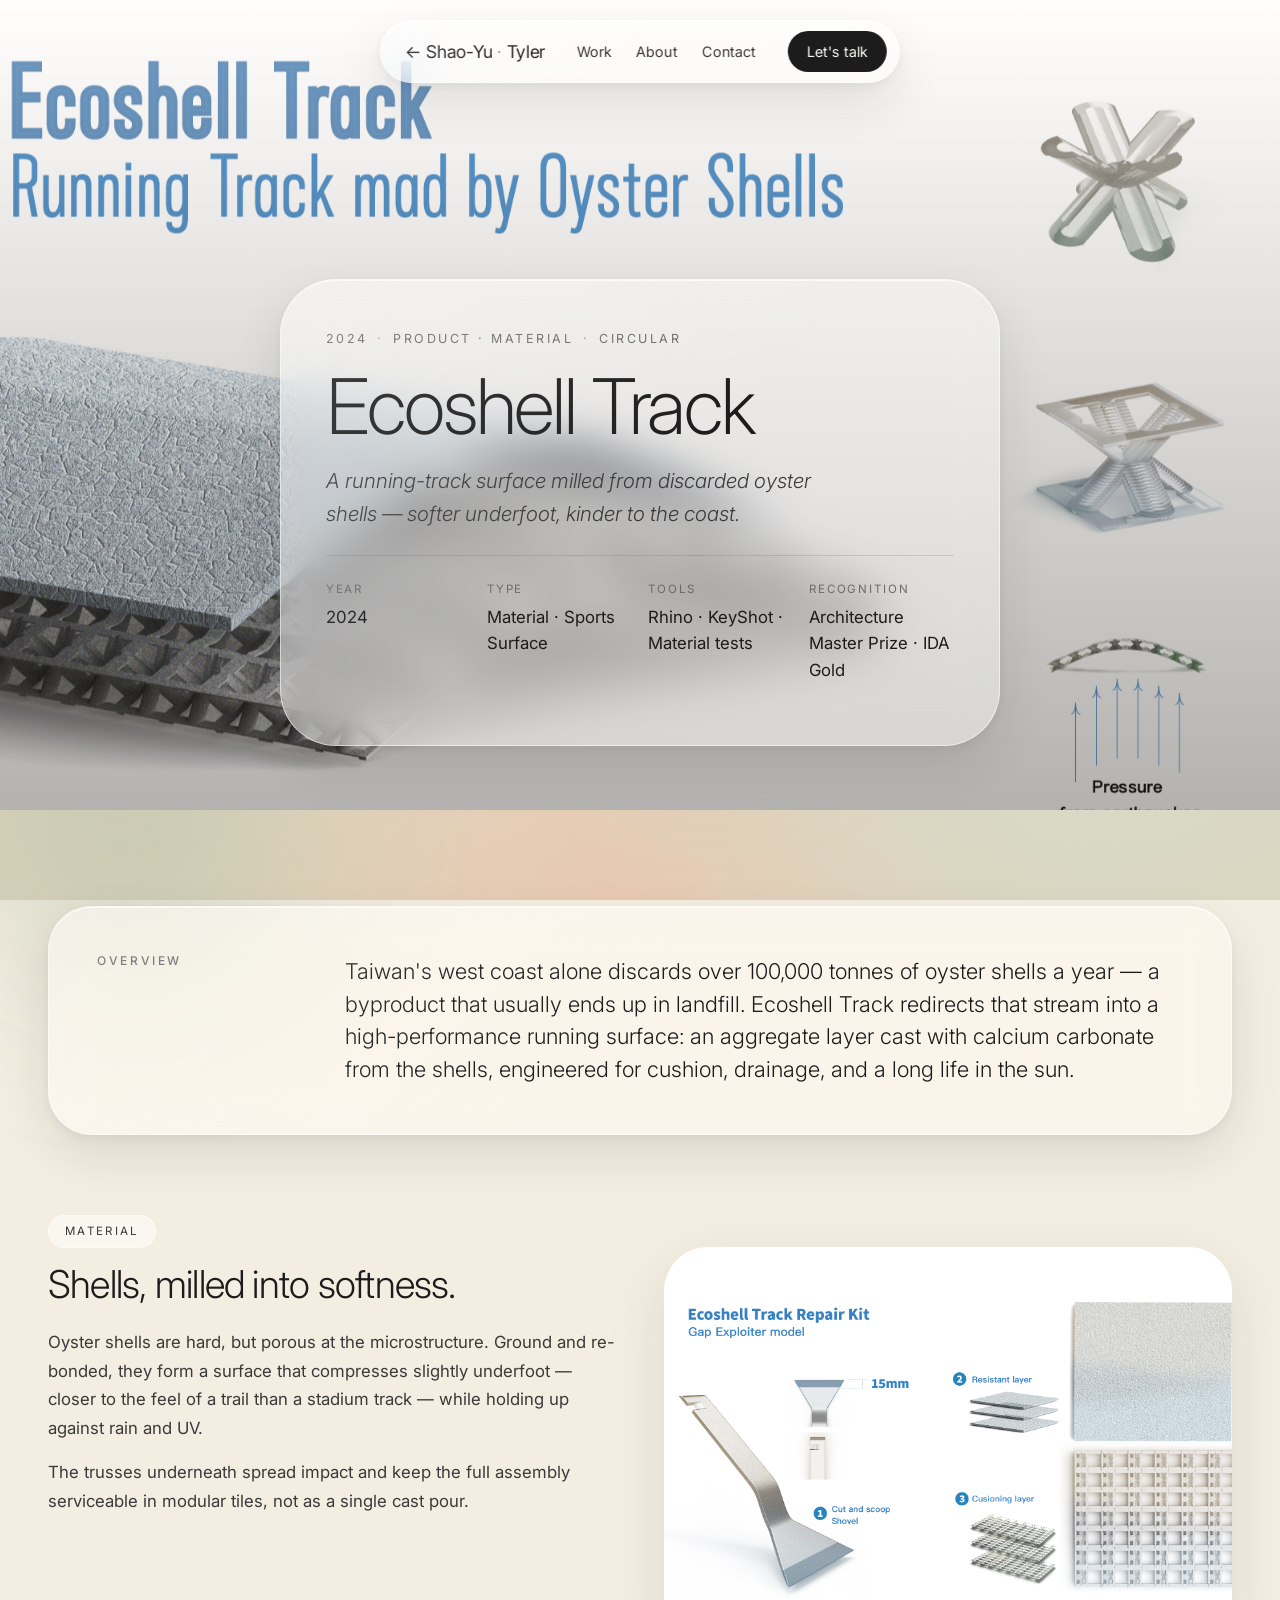
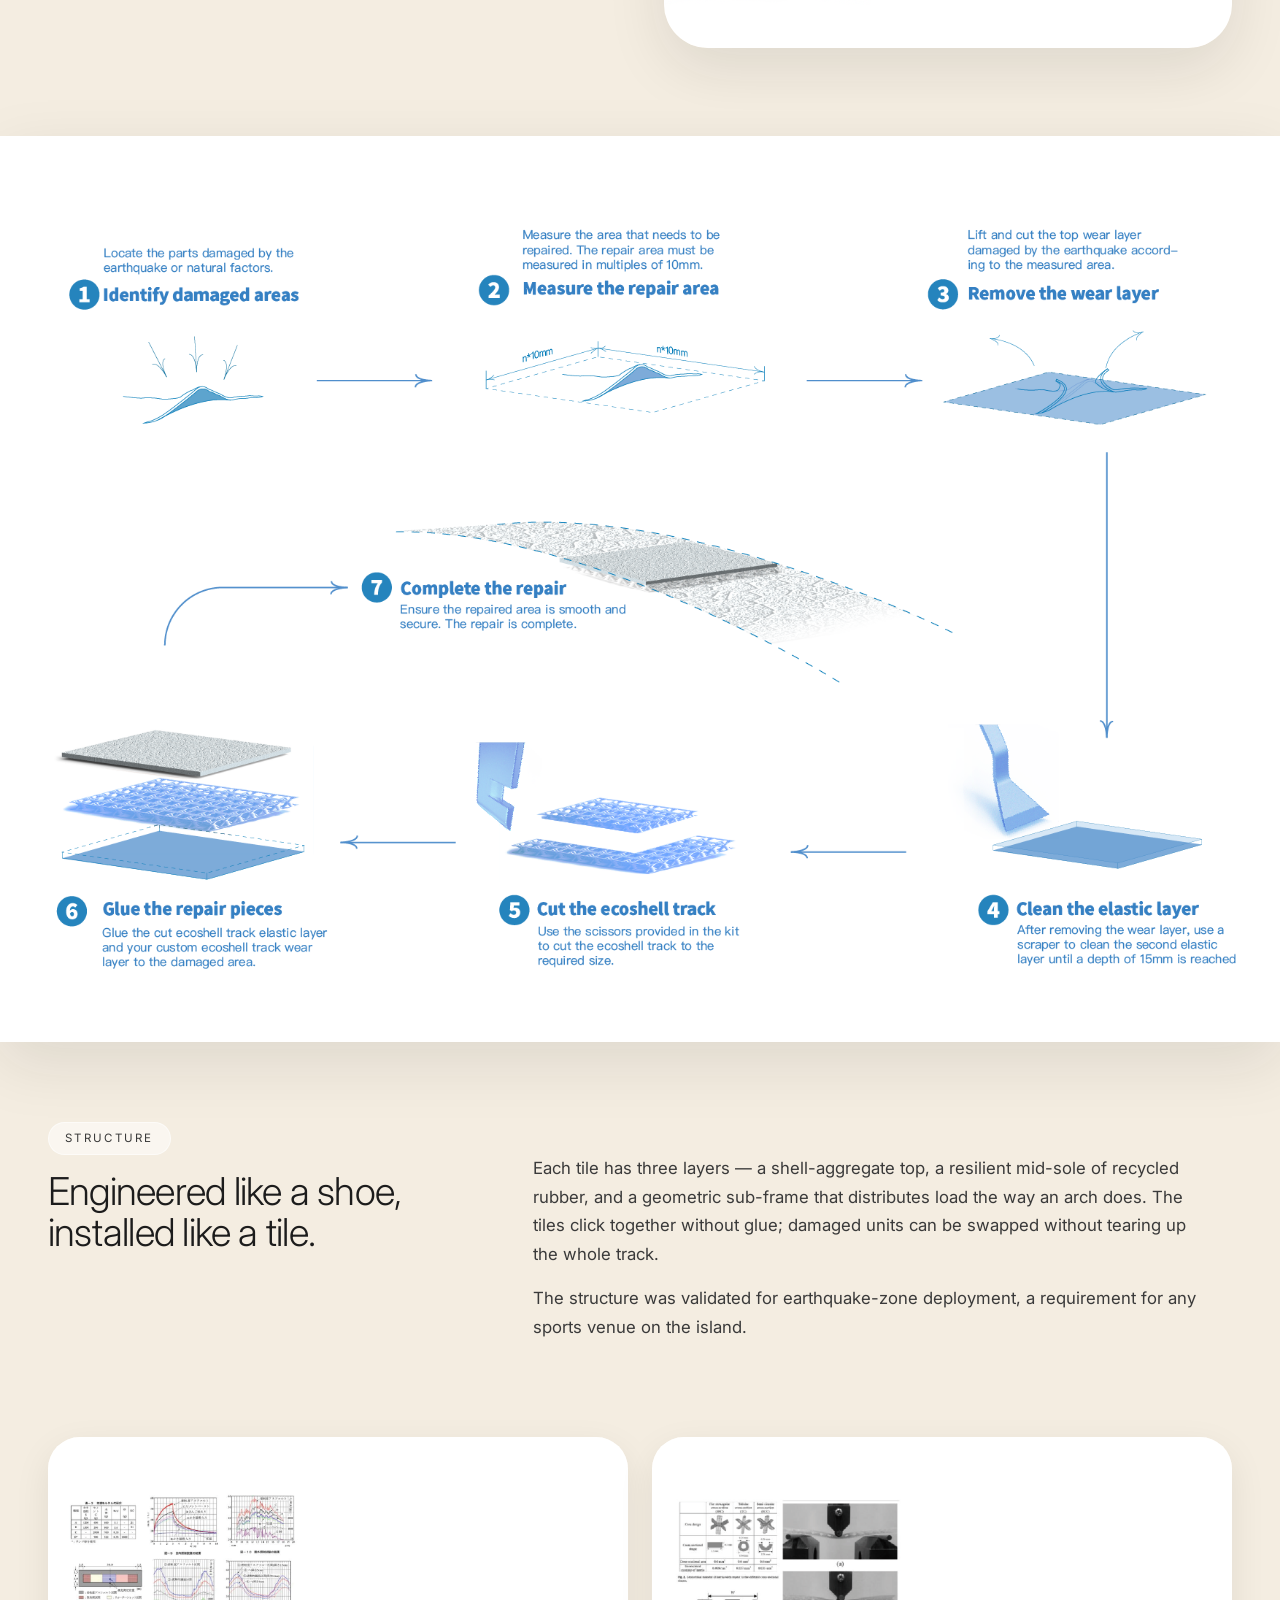
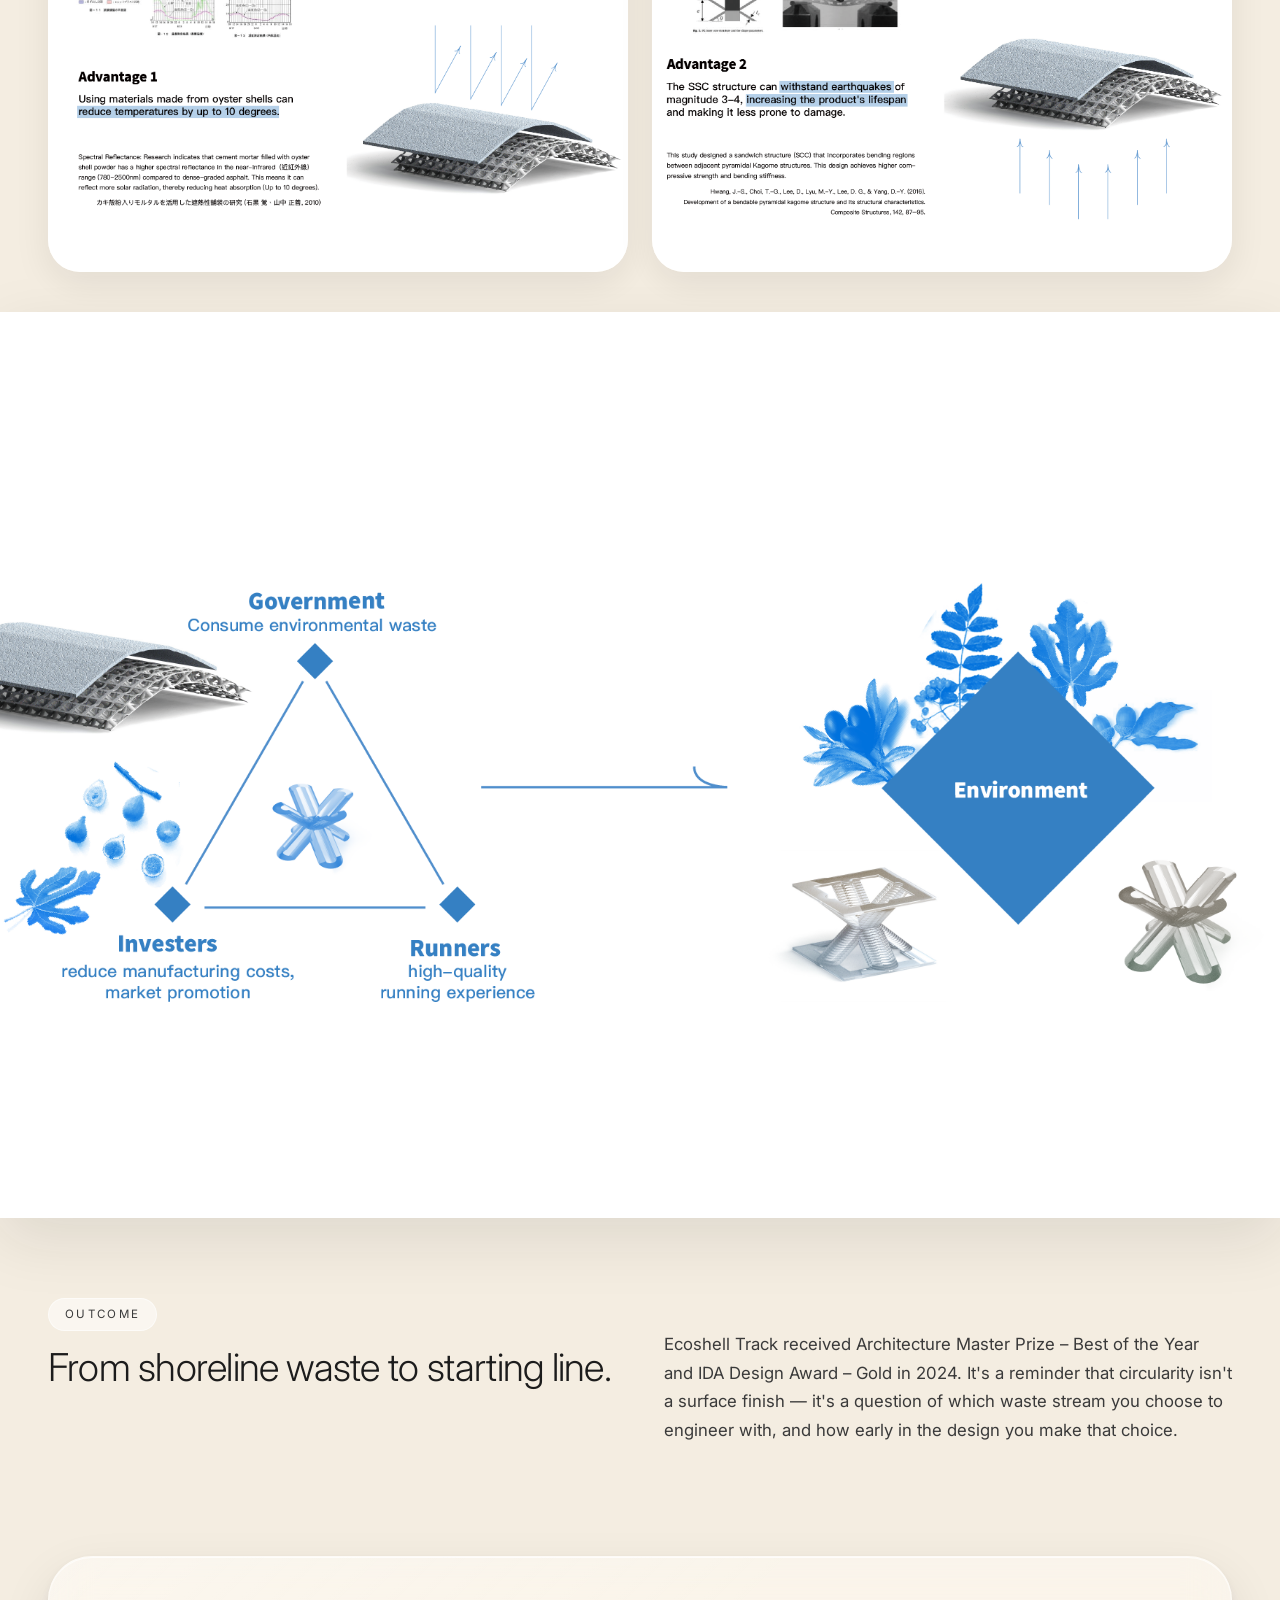
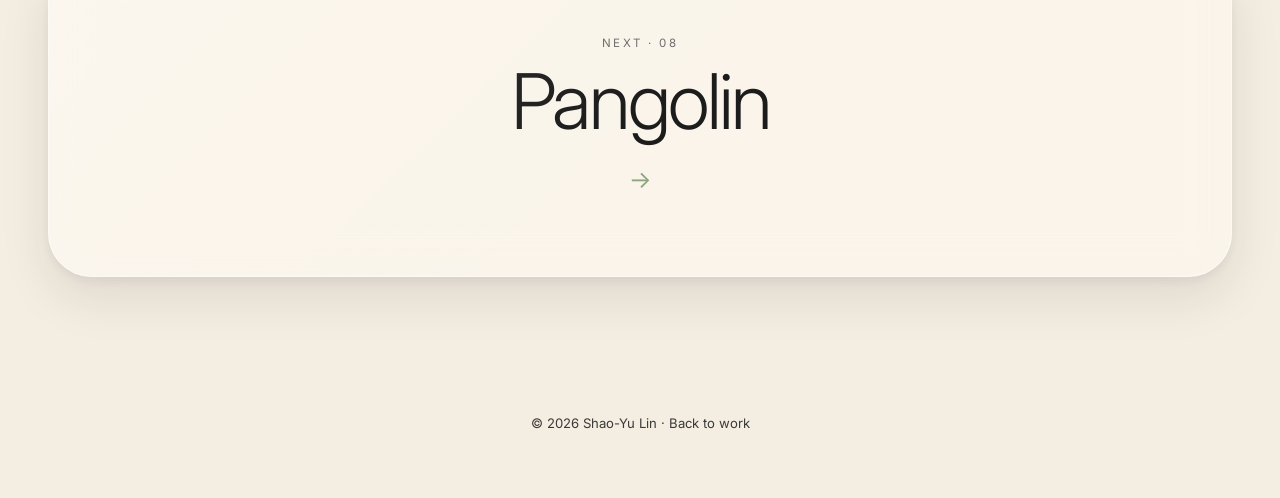
==== projects/ecoshell-track.html @ 011560af "Initial portfolio site" ====
<!DOCTYPE html>
<html lang="en">
<head>
  <meta charset="UTF-8" />
  <meta name="viewport" content="width=device-width, initial-scale=1.0" />
  <title>Ecoshell Track · Shao-Yu Lin</title>
  <meta name="description" content="A running-track surface milled from discarded oyster shells — softer underfoot, kinder to the coast." />
  <link rel="preconnect" href="https://fonts.googleapis.com" />
  <link rel="preconnect" href="https://fonts.gstatic.com" crossorigin />
  <link href="https://fonts.googleapis.com/css2?family=Inter:wght@200;300;400;500;600;700&display=swap" rel="stylesheet" />
  <link rel="stylesheet" href="../assets/css/styles.css" />
</head>
<body>
  <div class="ambient"></div>
  <div class="blob blob--peach"></div>
  <div class="blob blob--sage"></div>
  <div class="blob blob--gold"></div>
  <div class="ambient-noise"></div>
  <div class="cursor-orb" aria-hidden="true"></div>
  <div class="scroll-progress"></div>

  <nav class="nav glass glass--pill">
    <a href="../index.html" class="nav__brand">← Shao-Yu <span>·</span> Tyler</a>
    <div class="nav__links">
      <a href="../index.html#work">Work</a>
      <a href="../index.html#about">About</a>
      <a href="../index.html#contact">Contact</a>
    </div>
    <a href="../index.html#contact" class="nav__cta" data-magnetic="0.2">Let's talk</a>
  </nav>

  <main id="top">
    <section class="project-hero">
      <div class="project-hero__img">
        <img src="../assets/images/projects/ecoshell-track/cover.png" alt="Ecoshell Track — a running track surface made from oyster shells" />
      </div>
      <div class="wrap">
        <div class="project-hero__card glass glass--xl reveal">
          <div class="project-hero__eyebrow">
            <span>2024</span><span>Product · Material</span><span>Circular</span>
          </div>
          <h1 class="project-hero__title">Ecoshell Track</h1>
          <p class="project-hero__lede">
            A running-track surface milled from discarded oyster shells — softer underfoot, kinder to the coast.
          </p>
          <dl class="meta-grid">
            <div><dt>Year</dt><dd>2024</dd></div>
            <div><dt>Type</dt><dd>Material · Sports Surface</dd></div>
            <div><dt>Tools</dt><dd>Rhino · KeyShot · Material tests</dd></div>
            <div><dt>Recognition</dt><dd>Architecture Master Prize · IDA Gold</dd></div>
          </dl>
        </div>
      </div>
    </section>

    <section class="project-body">
      <div class="wrap">

        <div class="project-overview glass reveal">
          <h3>Overview</h3>
          <p>
            Taiwan's west coast alone discards over 100,000 tonnes of oyster shells a year — a byproduct that usually ends up in landfill. Ecoshell Track redirects that stream into a high-performance running surface: an aggregate layer cast with calcium carbonate from the shells, engineered for cushion, drainage, and a long life in the sun.
          </p>
        </div>

        <div class="two-col reveal">
          <div>
            <span class="section-label">Material</span>
            <h2 class="project-heading">Shells, milled into softness.</h2>
            <div class="project-text">
              <p>
                Oyster shells are hard, but porous at the microstructure. Ground and re-bonded, they form a surface that compresses slightly underfoot — closer to the feel of a trail than a stadium track — while holding up against rain and UV.
              </p>
              <p>
                The trusses underneath spread impact and keep the full assembly serviceable in modular tiles, not as a single cast pour.
              </p>
            </div>
          </div>
          <div class="img-block glass--sm reveal">
            <img src="../assets/images/projects/ecoshell-track/03.png" alt="Material study" />
          </div>
        </div>

        <div class="img-block img-block--full reveal">
          <img src="../assets/images/projects/ecoshell-track/04.png" alt="Track surface assembly detail" />
        </div>

        <div class="two-col two-col--narrow reveal">
          <div>
            <span class="section-label">Structure</span>
            <h2 class="project-heading">Engineered like a shoe, installed like a tile.</h2>
          </div>
          <div class="project-text">
            <p>
              Each tile has three layers — a shell-aggregate top, a resilient mid-sole of recycled rubber, and a geometric sub-frame that distributes load the way an arch does. The tiles click together without glue; damaged units can be swapped without tearing up the whole track.
            </p>
            <p>
              The structure was validated for earthquake-zone deployment, a requirement for any sports venue on the island.
            </p>
          </div>
        </div>

        <div class="img-grid reveal">
          <div><img src="../assets/images/projects/ecoshell-track/05.png" alt="Tile connection study" /></div>
          <div><img src="../assets/images/projects/ecoshell-track/06.png" alt="Installation scenario" /></div>
        </div>

        <div class="img-block img-block--full reveal">
          <img src="../assets/images/projects/ecoshell-track/07.png" alt="Track in context" />
        </div>

        <div class="two-col reveal">
          <div>
            <span class="section-label">Outcome</span>
            <h2 class="project-heading">From shoreline waste to starting line.</h2>
          </div>
          <div class="project-text">
            <p>
              Ecoshell Track received Architecture Master Prize – Best of the Year and IDA Design Award – Gold in 2024. It's a reminder that circularity isn't a surface finish — it's a question of which waste stream you choose to engineer with, and how early in the design you make that choice.
            </p>
          </div>
        </div>

        <a href="pangolin.html" class="next-project glass reveal">
          <div class="next-project__label">Next · 08</div>
          <h2 class="next-project__title">Pangolin</h2>
          <div class="next-project__arrow">→</div>
        </a>

      </div>
    </section>

    <footer class="footer">
      <p>© 2026 Shao-Yu Lin · <a href="../index.html">Back to work</a></p>
    </footer>
  </main>

  <script src="../assets/js/main.js"></script>
</body>
</html>
---- assets/css/styles.css ----
/* ============================================================
   Shao-Yu Lin — Portfolio
   Glassmorphism • Calm, Balanced, Premium
   ============================================================ */

:root {
  /* Surface palette */
  --cream: #f4ede1;
  --dune:  #ecdfc9;
  --sage:  #c8d2be;
  --mist:  #e5e0d4;
  --peach: #e7b89a;
  --fog:   #d4cfc4;

  /* Ink */
  --ink:        #1c1c1c;
  --ink-soft:   #3a3a3a;
  --ink-muted:  #6b6b6b;
  --ink-quiet:  #9a968e;

  /* Accents */
  --accent:       #8fa57f;
  --accent-soft:  #b7c6a4;
  --gold:         #c9a97a;

  /* Glass */
  --glass-bg:       rgba(255, 255, 255, 0.42);
  --glass-bg-deep:  rgba(255, 255, 255, 0.58);
  --glass-bg-quiet: rgba(255, 255, 255, 0.28);
  --glass-border:   1px solid rgba(255, 255, 255, 0.55);
  --glass-blur:     blur(22px) saturate(150%);
  --glass-blur-lg:  blur(34px) saturate(160%);
  --glass-shadow:
    0 20px 50px rgba(30, 30, 40, 0.10),
    0 4px 12px rgba(30, 30, 40, 0.06),
    inset 0 1px 0 rgba(255, 255, 255, 0.7);
  --glass-shadow-hover:
    0 28px 70px rgba(30, 30, 40, 0.14),
    0 6px 18px rgba(30, 30, 40, 0.08),
    inset 0 1px 0 rgba(255, 255, 255, 0.8);

  /* Radii */
  --r-sm: 24px;
  --r-md: 32px;
  --r-lg: 44px;
  --r-xl: 56px;

  /* Motion */
  --ease-out: cubic-bezier(0.22, 1, 0.36, 1);
  --ease-soft: cubic-bezier(0.4, 0, 0.2, 1);

  /* Layout */
  --maxw: 1320px;
}

/* ===== Reset ============================================== */
*,
*::before,
*::after { box-sizing: border-box; }

html, body {
  margin: 0;
  padding: 0;
  height: 100%;
}

body {
  font-family: 'Inter', system-ui, -apple-system, 'Helvetica Neue', sans-serif;
  font-weight: 400;
  font-size: 16px;
  line-height: 1.6;
  color: var(--ink);
  background: var(--cream);
  overflow-x: hidden;
  min-height: 100vh;
  -webkit-font-smoothing: antialiased;
  -moz-osx-font-smoothing: grayscale;
}

h1, h2, h3, h4 {
  font-family: 'Inter', system-ui, sans-serif;
  font-weight: 300;
  letter-spacing: -0.032em;
  line-height: 1.05;
  margin: 0;
  color: var(--ink);
}

h1 { font-size: clamp(2.4rem, 5.4vw, 4.8rem); font-weight: 250; }
h2 { font-size: clamp(1.8rem, 3.6vw, 3.2rem); }
h3 { font-size: clamp(1.3rem, 2.2vw, 1.8rem); letter-spacing: -0.024em; }

p { margin: 0 0 1rem; color: var(--ink-soft); }

a {
  color: inherit;
  text-decoration: none;
  transition: color 0.3s var(--ease-out);
}

img { display: block; max-width: 100%; height: auto; }

button { font: inherit; border: none; background: none; cursor: pointer; color: inherit; }

::selection { background: rgba(143, 165, 127, 0.35); color: var(--ink); }

/* ===== Ambient background ================================= */
.ambient {
  position: fixed;
  inset: 0;
  z-index: -2;
  pointer-events: none;
  background:
    radial-gradient(ellipse 80% 60% at 15% 20%, #f5e9d3 0%, transparent 55%),
    radial-gradient(ellipse 70% 70% at 85% 80%, #d6dbc9 0%, transparent 60%),
    radial-gradient(ellipse 60% 50% at 50% 100%, #e9c9b0 0%, transparent 55%),
    linear-gradient(180deg, #f4ede1 0%, #ecdfc9 45%, #dfd4be 100%);
}

.ambient-noise {
  position: fixed;
  inset: 0;
  z-index: -1;
  pointer-events: none;
  opacity: 0.22;
  mix-blend-mode: overlay;
  background-image: url("data:image/svg+xml,%3Csvg xmlns='http://www.w3.org/2000/svg' width='200' height='200'%3E%3Cfilter id='n'%3E%3CfeTurbulence type='fractalNoise' baseFrequency='0.9' numOctaves='2' seed='5'/%3E%3CfeColorMatrix values='0 0 0 0 0.1  0 0 0 0 0.1  0 0 0 0 0.1  0 0 0 0.5 0'/%3E%3C/filter%3E%3Crect width='100%25' height='100%25' filter='url(%23n)'/%3E%3C/svg%3E");
}

.blob {
  position: fixed;
  border-radius: 50%;
  filter: blur(70px);
  opacity: 0.55;
  pointer-events: none;
  z-index: -1;
  will-change: transform;
  animation: drift 22s infinite var(--ease-soft);
}
.blob--peach { width: 560px; height: 560px; background: radial-gradient(circle, #f4c6a0, transparent 70%); top: -180px; right: -120px; animation-delay: 0s; }
.blob--sage  { width: 520px; height: 520px; background: radial-gradient(circle, #a9bda0, transparent 70%); bottom: -160px; left: -140px; animation-delay: -6s; animation-duration: 28s; }
.blob--gold  { width: 380px; height: 380px; background: radial-gradient(circle, #e5cfa3, transparent 70%); top: 45%; left: 40%; opacity: 0.35; animation-delay: -12s; animation-duration: 34s; }

@keyframes drift {
  0%, 100% { transform: translate(0, 0) scale(1); }
  25%      { transform: translate(40px, -30px) scale(1.05); }
  50%      { transform: translate(-20px, 50px) scale(0.95); }
  75%      { transform: translate(30px, 20px) scale(1.02); }
}

/* Cursor orb (mouse follower) */
.cursor-orb {
  position: fixed;
  left: 0; top: 0;
  width: 420px; height: 420px;
  margin-left: -210px; margin-top: -210px;
  border-radius: 50%;
  background: radial-gradient(circle, rgba(255, 220, 185, 0.55), transparent 60%);
  pointer-events: none;
  z-index: 0;
  mix-blend-mode: soft-light;
  filter: blur(40px);
  opacity: 0;
  transition: opacity 0.8s var(--ease-out);
  will-change: transform;
}
.cursor-orb.is-active { opacity: 1; }

/* ===== Layout helpers ===================================== */
.wrap {
  max-width: var(--maxw);
  margin: 0 auto;
  padding: 0 clamp(1.25rem, 4vw, 3rem);
  position: relative;
}

.section {
  padding: clamp(4rem, 9vh, 8rem) 0;
  position: relative;
}

.eyebrow {
  font-family: 'Inter', sans-serif;
  font-size: 0.75rem;
  letter-spacing: 0.22em;
  text-transform: uppercase;
  color: var(--ink-muted);
  font-weight: 500;
  margin-bottom: 1.25rem;
}

.lede {
  font-family: 'Inter', system-ui, sans-serif;
  font-size: clamp(1.1rem, 1.55vw, 1.4rem);
  font-weight: 300;
  line-height: 1.5;
  color: var(--ink-soft);
  letter-spacing: -0.01em;
}

/* ===== Glass primitive ==================================== */
.glass {
  background: var(--glass-bg);
  border: var(--glass-border);
  border-radius: var(--r-lg);
  backdrop-filter: var(--glass-blur);
  -webkit-backdrop-filter: var(--glass-blur);
  box-shadow: var(--glass-shadow);
  position: relative;
  overflow: hidden;
}

.glass::before {
  content: '';
  position: absolute;
  inset: 0;
  border-radius: inherit;
  background: linear-gradient(135deg, rgba(255, 255, 255, 0.25), transparent 50%);
  pointer-events: none;
  opacity: 0.7;
}

.glass--quiet { background: var(--glass-bg-quiet); }
.glass--deep  { background: var(--glass-bg-deep); }
.glass--pill  { border-radius: 999px; }
.glass--sm    { border-radius: var(--r-sm); }
.glass--xl    { border-radius: var(--r-xl); }

/* ===== Nav ================================================ */
.nav {
  position: fixed;
  top: 1.25rem;
  left: 50%;
  transform: translateX(-50%);
  z-index: 100;
  padding: 0.65rem 0.75rem 0.65rem 1.5rem;
  display: flex;
  align-items: center;
  gap: 2rem;
  font-size: 0.9rem;
  transition: transform 0.5s var(--ease-out), opacity 0.4s ease;
}
.nav.is-hidden { transform: translate(-50%, -130%); opacity: 0; }

.nav__brand {
  font-family: 'Inter', system-ui, sans-serif;
  font-size: 1.1rem;
  letter-spacing: -0.02em;
  white-space: nowrap;
}
.nav__brand span { color: var(--accent); }

.nav__links {
  display: flex;
  gap: 1.5rem;
  align-items: center;
}
.nav__links a {
  color: var(--ink-soft);
  position: relative;
  padding: 0.35rem 0;
}
.nav__links a:hover { color: var(--ink); }

.nav__cta {
  padding: 0.55rem 1.2rem;
  border-radius: 999px;
  background: var(--ink);
  color: #fafaf6;
  transition: transform 0.3s var(--ease-out), background 0.3s;
}
.nav__cta:hover { background: var(--accent); transform: translateY(-1px); }

@media (max-width: 720px) {
  .nav { gap: 1rem; padding: 0.5rem 0.6rem 0.5rem 1rem; }
  .nav__links { display: none; }
}

/* ===== Hero (landing) ===================================== */
.hero {
  position: relative;
  min-height: 100vh;
  padding: 8rem 0 4rem;
  display: flex;
  align-items: center;
  overflow: hidden;
}

.hero__canvas {
  position: absolute;
  top: 50%;
  right: -14%;
  width: 82vw;
  max-width: 1050px;
  transform: translateY(-50%);
  z-index: 0;
  pointer-events: none;
}
.hero__canvas img {
  width: 100%;
  mix-blend-mode: multiply;
  opacity: 0.92;
  -webkit-mask-image:
    radial-gradient(ellipse 52% 58% at 50% 50%, #000 22%, rgba(0,0,0,0.7) 48%, rgba(0,0,0,0.25) 68%, transparent 82%);
  mask-image:
    radial-gradient(ellipse 52% 58% at 50% 50%, #000 22%, rgba(0,0,0,0.7) 48%, rgba(0,0,0,0.25) 68%, transparent 82%);
}

.hero__inner {
  position: relative;
  z-index: 2;
  display: grid;
  grid-template-columns: minmax(0, 1fr);
  gap: 2rem;
  max-width: 640px;
}

.hero__card {
  padding: clamp(1.5rem, 3.5vw, 2.8rem);
  display: flex;
  flex-direction: column;
  gap: 1.6rem;
}

.hero__row {
  display: flex;
  align-items: stretch;
  gap: 1.5rem;
}

.hero__avatar {
  align-self: stretch;
  aspect-ratio: 3 / 4;
  border-radius: 14px;
  overflow: hidden;
  border: 2px solid rgba(255, 255, 255, 0.7);
  box-shadow: 0 14px 40px rgba(0, 0, 0, 0.15);
  flex-shrink: 0;
  background: #fff;
}
.hero__avatar img { width: 100%; height: 100%; object-fit: cover; object-position: center top; display: block; }

@media (max-width: 640px) {
  .hero__avatar { aspect-ratio: 1 / 1; width: 72px; align-self: center; }
}

.hero__tags {
  display: flex;
  flex-wrap: wrap;
  gap: 0.5rem;
}
.hero__tag {
  padding: 0.35rem 0.9rem;
  border-radius: 999px;
  background: rgba(255, 255, 255, 0.55);
  border: 1px solid rgba(255, 255, 255, 0.7);
  font-size: 0.72rem;
  letter-spacing: 0.14em;
  text-transform: uppercase;
  color: var(--ink-soft);
}

.hero__title {
  font-size: clamp(2.8rem, 6vw, 5.2rem);
  line-height: 0.98;
  letter-spacing: -0.03em;
  font-weight: 700;
}
.hero__title em {
  font-style: italic;
  color: var(--accent);
  font-weight: 700;
}

.hero__desc {
  font-size: clamp(1rem, 1.3vw, 1.1rem);
  color: var(--ink-soft);
  max-width: 42ch;
  margin: 0;
}

.hero__meta {
  display: flex;
  flex-wrap: wrap;
  gap: 1rem 2rem;
  padding-top: 1rem;
  border-top: 1px solid rgba(30, 30, 30, 0.08);
  font-size: 0.85rem;
  color: var(--ink-muted);
}
.hero__meta strong { color: var(--ink); font-weight: 500; }

.hero__actions {
  display: flex;
  gap: 0.75rem;
  flex-wrap: wrap;
  margin-top: 0.5rem;
}

.btn {
  display: inline-flex;
  align-items: center;
  gap: 0.5rem;
  padding: 0.85rem 1.5rem;
  border-radius: 999px;
  font-size: 0.9rem;
  font-weight: 500;
  transition: transform 0.3s var(--ease-out), box-shadow 0.3s, background 0.3s;
  cursor: pointer;
  will-change: transform;
}
.btn--primary {
  background: var(--ink);
  color: #faf8f2;
  box-shadow: 0 12px 30px rgba(0, 0, 0, 0.18);
}
.btn--primary:hover { background: var(--accent); transform: translateY(-2px); }
.btn--ghost {
  background: rgba(255, 255, 255, 0.45);
  border: 1px solid rgba(255, 255, 255, 0.6);
  backdrop-filter: blur(16px);
  color: var(--ink);
}
.btn--ghost:hover { background: rgba(255, 255, 255, 0.65); transform: translateY(-2px); }

.btn__arrow {
  display: inline-block;
  transition: transform 0.3s var(--ease-out);
}
.btn:hover .btn__arrow { transform: translateX(4px); }

/* Floating mini cards on hero (like Dallo reference) */
.hero__float {
  position: absolute;
  z-index: 3;
  padding: 0.9rem 1.4rem;
  display: flex;
  align-items: center;
  gap: 0.75rem;
  font-size: 0.85rem;
  color: var(--ink-soft);
  animation: float 7s infinite ease-in-out;
}
.hero__float--top    { top: 14%; right: 18%; animation-delay: 0s; }
.hero__float--bottom { bottom: 22%; right: 12%; animation-delay: -3s; }
.hero__float__dot {
  width: 10px; height: 10px;
  border-radius: 50%;
  background: var(--accent);
  box-shadow: 0 0 12px rgba(143, 165, 127, 0.6);
}

@keyframes float {
  0%, 100% { transform: translateY(0); }
  50% { transform: translateY(-14px); }
}

@media (max-width: 900px) {
  .hero__canvas { right: -30%; width: 120vw; opacity: 0.55; }
  .hero__float { display: none; }
}

/* ===== Section headers ==================================== */
.section__head {
  display: flex;
  justify-content: space-between;
  align-items: flex-end;
  margin-bottom: 3rem;
  gap: 2rem;
  flex-wrap: wrap;
}
.section__head h2 {
  max-width: 22ch;
}
.section__head .lede {
  max-width: 40ch;
}

/* ===== Projects grid ====================================== */
.projects {
  display: grid;
  grid-template-columns: repeat(4, 1fr);
  gap: 1.25rem;
}

.project-card {
  position: relative;
  overflow: hidden;
  border-radius: var(--r-md);
  aspect-ratio: 4 / 5;
  cursor: pointer;
  transition: transform 0.6s var(--ease-out), box-shadow 0.5s;
  will-change: transform;
  background: var(--fog);
  box-shadow: var(--glass-shadow);
}

.project-card img {
  position: absolute;
  inset: 0;
  width: 100%; height: 100%;
  object-fit: cover;
  transition: transform 1.2s var(--ease-out), filter 0.6s;
  will-change: transform;
}
.project-card:hover img { transform: scale(1.05); filter: saturate(1.1); }

.project-card__shade {
  position: absolute;
  inset: 0;
  background: linear-gradient(180deg, rgba(0, 0, 0, 0) 35%, rgba(0, 0, 0, 0.45) 100%);
  opacity: 0.85;
  transition: opacity 0.5s;
}
.project-card:hover .project-card__shade { opacity: 1; }

.project-card__body {
  position: absolute;
  left: clamp(1.25rem, 2vw, 2rem);
  right: clamp(1.25rem, 2vw, 2rem);
  bottom: clamp(1.25rem, 2vw, 2rem);
  color: #fbf7ee;
  z-index: 2;
}
.project-card__num {
  font-family: 'Inter', system-ui, sans-serif;
  font-size: 0.72rem;
  opacity: 0.75;
  letter-spacing: 0.16em;
  font-feature-settings: 'tnum';
}
.project-card__title {
  font-family: 'Inter', system-ui, sans-serif;
  font-size: clamp(1.05rem, 1.45vw, 1.35rem);
  font-weight: 400;
  line-height: 1.1;
  margin: 0.35rem 0 0.55rem;
  color: #fbf7ee;
  letter-spacing: -0.025em;
}
.project-card__meta {
  display: flex;
  flex-wrap: wrap;
  gap: 0.35rem;
  font-size: 0.62rem;
  letter-spacing: 0.15em;
  text-transform: uppercase;
  opacity: 0.9;
}
.project-card__meta span {
  padding: 0.22rem 0.55rem;
  border-radius: 999px;
  background: rgba(255, 255, 255, 0.18);
  border: 1px solid rgba(255, 255, 255, 0.25);
  backdrop-filter: blur(10px);
}

.project-card__pill {
  position: absolute;
  top: 0.9rem;
  right: 0.9rem;
  z-index: 2;
  width: 34px; height: 34px;
  border-radius: 50%;
  background: rgba(255, 255, 255, 0.4);
  border: 1px solid rgba(255, 255, 255, 0.6);
  backdrop-filter: blur(14px);
  display: grid;
  place-items: center;
  color: #fff;
  font-size: 0.85rem;
  transition: transform 0.4s var(--ease-out), background 0.4s;
}
.project-card:hover .project-card__pill {
  background: rgba(255, 255, 255, 0.75);
  color: var(--ink);
  transform: rotate(-45deg) scale(1.1);
}

@media (max-width: 1040px) {
  .projects { grid-template-columns: repeat(3, 1fr); }
}
@media (max-width: 760px) {
  .projects { grid-template-columns: repeat(2, 1fr); gap: 1rem; }
  .project-card { aspect-ratio: 4 / 5; }
}
@media (max-width: 480px) {
  .projects { grid-template-columns: 1fr; }
  .project-card { aspect-ratio: 4 / 3; }
}

/* ===== About ============================================== */
.about {
  display: grid;
  grid-template-columns: 1.3fr 1fr;
  gap: 2rem;
}
.about__text {
  padding: clamp(2rem, 4vw, 3rem);
}
.about__text h2 { margin-bottom: 1.5rem; }
.about__text p { font-size: 1.05rem; line-height: 1.7; }

.about__side {
  display: flex;
  flex-direction: column;
  gap: 1.5rem;
}

.awards {
  padding: 1.75rem 2rem;
}
.awards h3 {
  font-size: 0.75rem;
  letter-spacing: 0.22em;
  text-transform: uppercase;
  color: var(--ink-muted);
  font-family: 'Inter', sans-serif;
  font-weight: 500;
  margin-bottom: 1rem;
}
.awards ul { list-style: none; padding: 0; margin: 0; }
.awards li {
  font-family: 'Inter', system-ui, sans-serif;
  font-size: 1.05rem;
  padding: 0.65rem 0;
  border-bottom: 1px solid rgba(30, 30, 30, 0.08);
  display: flex;
  justify-content: space-between;
  gap: 1rem;
}
.awards li:last-child { border-bottom: 0; }
.awards li span { color: var(--ink-muted); font-size: 0.85rem; font-family: 'Inter', sans-serif; }

@media (max-width: 900px) {
  .about { grid-template-columns: 1fr; }
}

/* ===== Skills ============================================= */
.skills {
  display: grid;
  grid-template-columns: repeat(4, 1fr);
  gap: 1.25rem;
  margin-top: 2.5rem;
}
.skill-card {
  padding: 1.5rem 1.75rem;
}
.skill-card h3 {
  font-family: 'Inter', sans-serif;
  font-size: 0.75rem;
  letter-spacing: 0.22em;
  text-transform: uppercase;
  color: var(--ink-muted);
  font-weight: 500;
  margin-bottom: 1rem;
}
.skill-card ul { list-style: none; padding: 0; margin: 0; display: flex; flex-wrap: wrap; gap: 0.5rem; }
.skill-card li {
  padding: 0.35rem 0.85rem;
  border-radius: 999px;
  background: rgba(255, 255, 255, 0.55);
  border: 1px solid rgba(255, 255, 255, 0.5);
  font-size: 0.82rem;
  color: var(--ink-soft);
}
@media (max-width: 960px) { .skills { grid-template-columns: repeat(2, 1fr); } }
@media (max-width: 520px) { .skills { grid-template-columns: 1fr; } }

/* ===== Experience timeline ================================ */
.exp {
  display: grid;
  grid-template-columns: 1fr;
  gap: 1rem;
  margin-top: 2.5rem;
}
.exp-row {
  display: grid;
  grid-template-columns: 180px 1fr auto;
  gap: 1.5rem;
  padding: 1.5rem 1.75rem;
  align-items: center;
}
.exp-row__time {
  font-size: 0.85rem;
  color: var(--ink-muted);
  font-feature-settings: 'tnum';
}
.exp-row__role {
  font-family: 'Inter', system-ui, sans-serif;
  font-size: 1.2rem;
  line-height: 1.2;
}
.exp-row__role small {
  display: block;
  font-family: 'Inter', sans-serif;
  font-size: 0.82rem;
  color: var(--ink-muted);
  margin-top: 0.25rem;
  font-weight: 400;
}
.exp-row__place {
  font-size: 0.82rem;
  color: var(--ink-muted);
  letter-spacing: 0.12em;
  text-transform: uppercase;
}
@media (max-width: 720px) {
  .exp-row { grid-template-columns: 1fr; gap: 0.6rem; }
  .exp-row__place { order: -1; }
}

/* ===== Contact ============================================ */
.contact {
  text-align: center;
  padding: clamp(3rem, 6vw, 5rem);
}
.contact h2 {
  font-size: clamp(2.4rem, 5.5vw, 4.5rem);
  margin-bottom: 1.5rem;
}
.contact__email {
  display: inline-flex;
  align-items: center;
  gap: 0.75rem;
  padding: 1.1rem 2.2rem;
  border-radius: 999px;
  background: var(--ink);
  color: #faf8f2;
  font-size: 1.1rem;
  transition: transform 0.4s var(--ease-out), background 0.4s;
  margin-top: 1rem;
}
.contact__email:hover { background: var(--accent); transform: translateY(-3px) scale(1.02); }
.contact__links {
  display: flex;
  justify-content: center;
  gap: 1rem;
  margin-top: 2rem;
  flex-wrap: wrap;
}
.contact__links a {
  padding: 0.6rem 1.3rem;
  border-radius: 999px;
  background: rgba(255, 255, 255, 0.55);
  border: 1px solid rgba(255, 255, 255, 0.5);
  font-size: 0.88rem;
  color: var(--ink-soft);
  transition: background 0.3s, transform 0.3s;
}
.contact__links a:hover { background: rgba(255, 255, 255, 0.8); transform: translateY(-2px); }

/* ===== Footer ============================================= */
.footer {
  padding: 2.5rem 0 3rem;
  text-align: center;
  font-size: 0.82rem;
  color: var(--ink-muted);
}

/* ============================================================
   PROJECT PAGES
   ============================================================ */
.project-hero {
  position: relative;
  min-height: 90vh;
  padding: 7rem 0 4rem;
  display: flex;
  align-items: flex-end;
  overflow: hidden;
}
.project-hero__img {
  position: absolute;
  inset: 0;
  z-index: 0;
}
.project-hero__img img {
  width: 100%; height: 100%;
  object-fit: cover;
  will-change: transform;
}
.project-hero__img::after {
  content: '';
  position: absolute;
  inset: 0;
  background: linear-gradient(180deg, rgba(255, 250, 240, 0.2) 0%, rgba(40, 35, 28, 0.35) 100%);
}

.project-hero__card {
  position: relative;
  z-index: 2;
  padding: clamp(2rem, 3.5vw, 3rem);
  max-width: 720px;
}
.project-hero__eyebrow {
  display: inline-flex;
  gap: 0.6rem;
  font-family: 'Inter', sans-serif;
  font-size: 0.78rem;
  letter-spacing: 0.2em;
  text-transform: uppercase;
  color: var(--ink-muted);
  margin-bottom: 1.25rem;
}
.project-hero__eyebrow span::before {
  content: '·';
  margin-right: 0.6rem;
  color: var(--ink-quiet);
}
.project-hero__eyebrow span:first-child::before { content: ''; margin: 0; }

.project-hero__title {
  font-size: clamp(2.6rem, 6vw, 5.2rem);
  line-height: 1;
  letter-spacing: -0.03em;
  margin-bottom: 1.2rem;
}
.project-hero__lede {
  font-family: 'Inter', system-ui, sans-serif;
  font-size: clamp(1.15rem, 1.6vw, 1.5rem);
  font-weight: 300;
  font-style: italic;
  color: var(--ink-soft);
  max-width: 44ch;
  margin: 0 0 1.5rem;
}

.meta-grid {
  display: grid;
  grid-template-columns: repeat(4, 1fr);
  gap: 1rem;
  padding-top: 1.5rem;
  border-top: 1px solid rgba(30, 30, 30, 0.12);
  margin-top: 1rem;
}
.meta-grid dt {
  font-size: 0.72rem;
  letter-spacing: 0.16em;
  text-transform: uppercase;
  color: var(--ink-muted);
  margin-bottom: 0.35rem;
}
.meta-grid dd {
  font-family: 'Inter', system-ui, sans-serif;
  font-size: 1.05rem;
  margin: 0;
  color: var(--ink);
}
@media (max-width: 720px) {
  .meta-grid { grid-template-columns: repeat(2, 1fr); }
}

/* Project body */
.project-body { padding: clamp(3rem, 8vw, 6rem) 0; }

.project-overview {
  display: grid;
  grid-template-columns: 200px 1fr;
  gap: 3rem;
  padding: clamp(2rem, 4vw, 3rem);
  margin-bottom: 3rem;
}
.project-overview h3 {
  font-family: 'Inter', sans-serif;
  font-size: 0.75rem;
  letter-spacing: 0.22em;
  text-transform: uppercase;
  color: var(--ink-muted);
  font-weight: 500;
}
.project-overview p {
  font-family: 'Inter', system-ui, sans-serif;
  font-size: clamp(1.2rem, 1.7vw, 1.5rem);
  font-weight: 300;
  line-height: 1.5;
  color: var(--ink);
  margin: 0;
}
@media (max-width: 720px) {
  .project-overview { grid-template-columns: 1fr; gap: 1rem; }
}

.img-block {
  margin: 2.5rem 0;
  border-radius: var(--r-lg);
  overflow: hidden;
  box-shadow: 0 20px 60px rgba(30, 30, 30, 0.1);
}
.img-block img { width: 100%; display: block; }
.img-block--full { margin-left: calc(50% - 50vw); margin-right: calc(50% - 50vw); border-radius: 0; }
.img-block--frame { background: rgba(255, 255, 255, 0.3); padding: 1rem; }
.img-block--light { background: #ffffff; padding: clamp(1.5rem, 4vw, 3rem); }
.img-block--light img { mix-blend-mode: multiply; }

.img-grid {
  display: grid;
  grid-template-columns: repeat(2, 1fr);
  gap: 1.5rem;
  margin: 2.5rem 0;
}
.img-grid--3 { grid-template-columns: repeat(3, 1fr); }
.img-grid > div {
  border-radius: var(--r-md);
  overflow: hidden;
  box-shadow: 0 12px 36px rgba(30, 30, 30, 0.08);
  aspect-ratio: 4 / 3;
  background: rgba(255, 255, 255, 0.3);
}
.img-grid > div img { width: 100%; height: 100%; object-fit: cover; }
@media (max-width: 720px) {
  .img-grid, .img-grid--3 { grid-template-columns: 1fr; }
}

.img-caption {
  padding: 1rem 1.5rem 0;
  font-size: 0.85rem;
  color: var(--ink-muted);
  text-align: center;
}

.section-label {
  display: inline-block;
  margin: 2rem 0 1rem;
  padding: 0.4rem 1rem;
  border-radius: 999px;
  background: rgba(255, 255, 255, 0.5);
  border: 1px solid rgba(255, 255, 255, 0.55);
  font-size: 0.72rem;
  letter-spacing: 0.2em;
  text-transform: uppercase;
  color: var(--ink-soft);
}

.project-heading {
  font-family: 'Inter', system-ui, sans-serif;
  font-size: clamp(1.8rem, 3vw, 2.6rem);
  letter-spacing: -0.02em;
  margin: 0 0 1.5rem;
  max-width: 26ch;
}

.project-text {
  max-width: 62ch;
  font-size: 1.05rem;
  line-height: 1.7;
  color: var(--ink-soft);
  margin-bottom: 2rem;
}
.project-text p { margin-bottom: 1rem; }

.two-col {
  display: grid;
  grid-template-columns: 1fr 1fr;
  gap: 3rem;
  margin: 3rem 0;
  align-items: start;
}
.two-col > *:last-child { margin-top: clamp(2rem, 5vw, 4rem); }
.two-col--narrow { grid-template-columns: 1fr 1.6fr; }
@media (max-width: 800px) {
  .two-col, .two-col--narrow { grid-template-columns: 1fr; gap: 2rem; }
  .two-col > *:last-child { margin-top: 0; }
}

/* Next project footer */
.next-project {
  display: block;
  padding: clamp(3rem, 6vw, 5rem);
  text-align: center;
  margin-top: 4rem;
  transition: transform 0.5s var(--ease-out);
}
.next-project:hover { transform: translateY(-4px); }
.next-project__label {
  font-size: 0.72rem;
  letter-spacing: 0.22em;
  text-transform: uppercase;
  color: var(--ink-muted);
}
.next-project__title {
  font-family: 'Inter', system-ui, sans-serif;
  font-size: clamp(2.5rem, 6vw, 5rem);
  letter-spacing: -0.03em;
  margin: 0.75rem 0;
  color: var(--ink);
  line-height: 1;
}
.next-project__arrow {
  display: inline-block;
  margin-top: 0.5rem;
  font-size: 1.5rem;
  color: var(--accent);
  transition: transform 0.4s var(--ease-out);
}
.next-project:hover .next-project__arrow { transform: translateX(10px); }

/* Scroll progress */
.scroll-progress {
  position: fixed;
  top: 0; left: 0;
  height: 2px;
  width: 0%;
  background: linear-gradient(90deg, var(--accent), var(--gold));
  z-index: 200;
  transition: width 0.1s linear;
}

/* ===== Reveals ============================================ */
.reveal {
  opacity: 0;
  transform: translateY(32px);
  filter: blur(8px);
  transition:
    opacity 1s var(--ease-out),
    transform 1s var(--ease-out),
    filter 1s var(--ease-out);
}
.reveal.in-view {
  opacity: 1;
  transform: translateY(0);
  filter: blur(0);
}
.reveal[data-delay="1"] { transition-delay: 0.1s; }
.reveal[data-delay="2"] { transition-delay: 0.2s; }
.reveal[data-delay="3"] { transition-delay: 0.3s; }
.reveal[data-delay="4"] { transition-delay: 0.4s; }

/* Tilt + magnetic */
.tilt { transform-style: preserve-3d; transition: transform 0.6s var(--ease-out); }

/* Loading entrance */
body { opacity: 0; transition: opacity 0.8s ease; }
body.is-loaded { opacity: 1; }

/* ===== Reduced motion ==================================== */
@media (prefers-reduced-motion: reduce) {
  *, *::before, *::after {
    animation-duration: 0.01s !important;
    transition-duration: 0.15s !important;
  }
  .blob, .hero__float { animation: none; }
  .reveal { opacity: 1; transform: none; filter: none; }
}

/* ===== Utilities ========================================== */
.u-center { text-align: center; }
.u-mt-lg { margin-top: 3rem; }
.u-mb-lg { margin-bottom: 3rem; }
.u-dim { color: var(--ink-muted); }
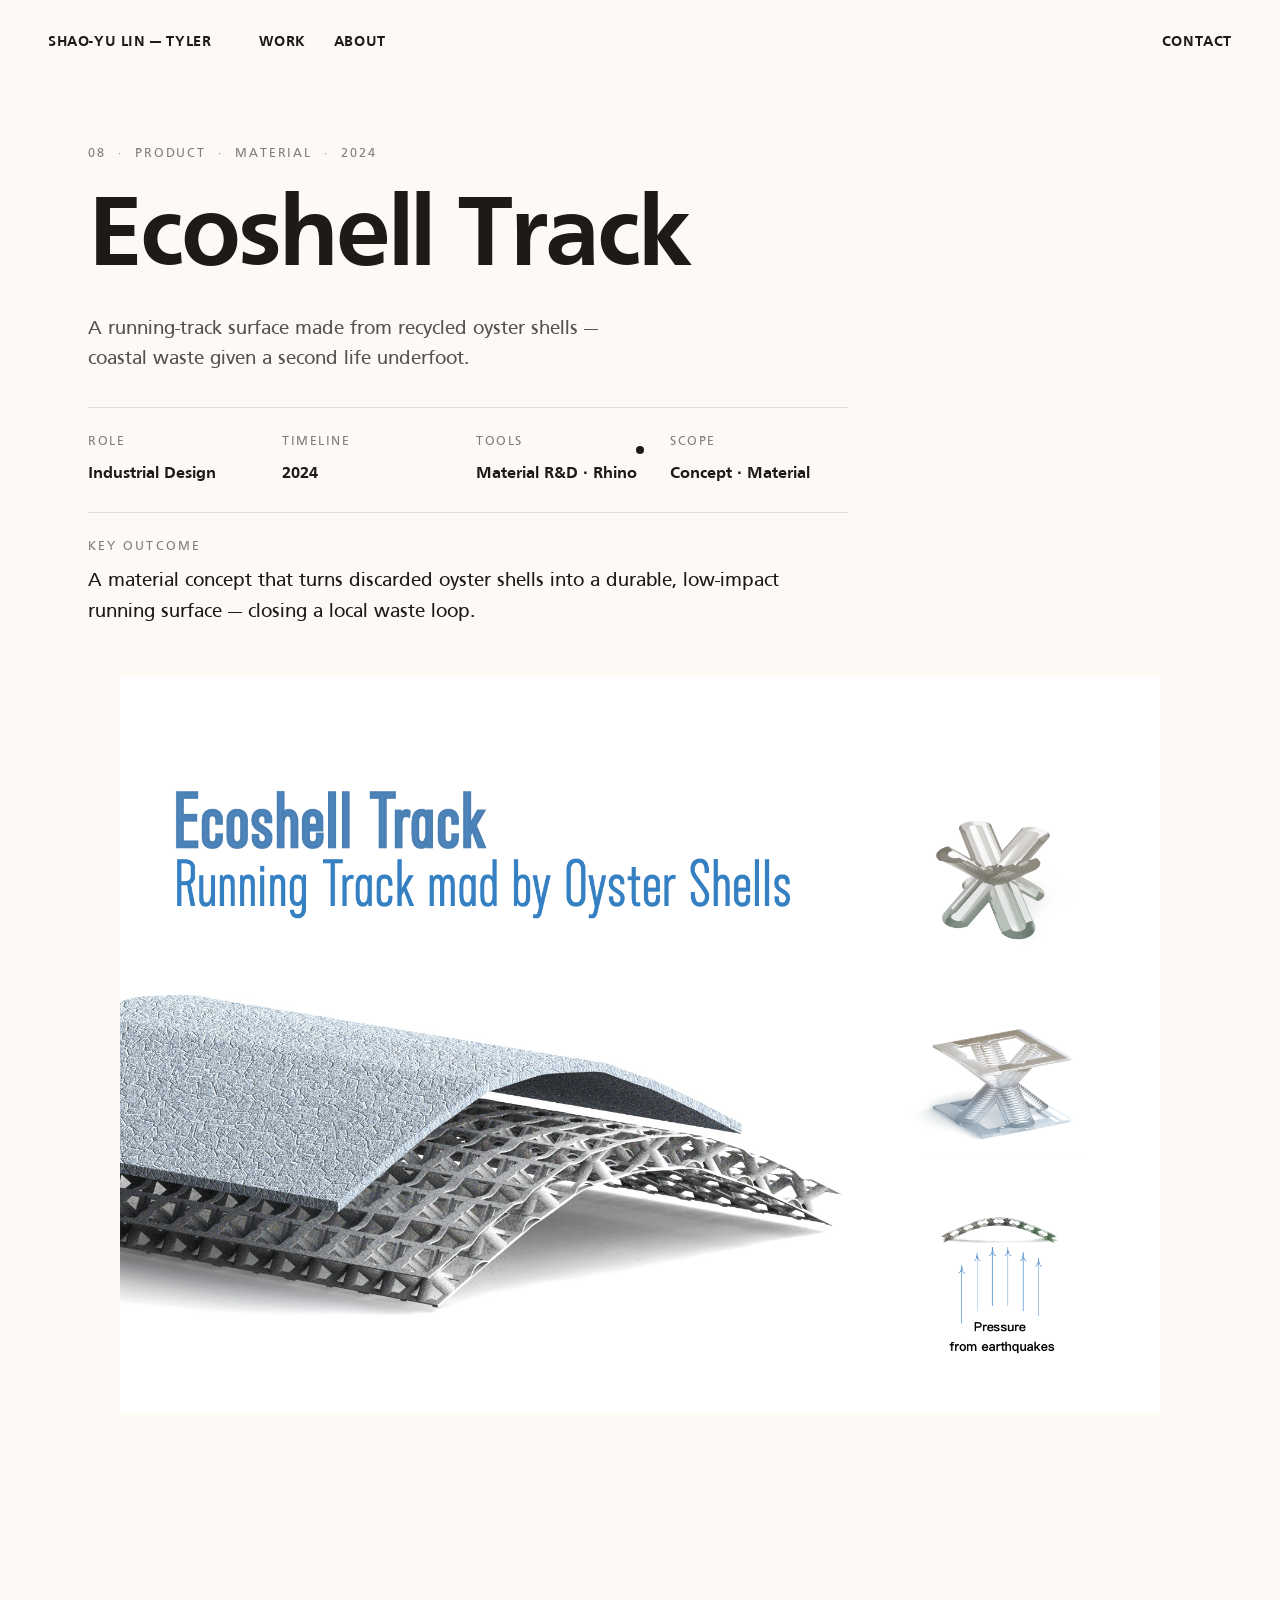
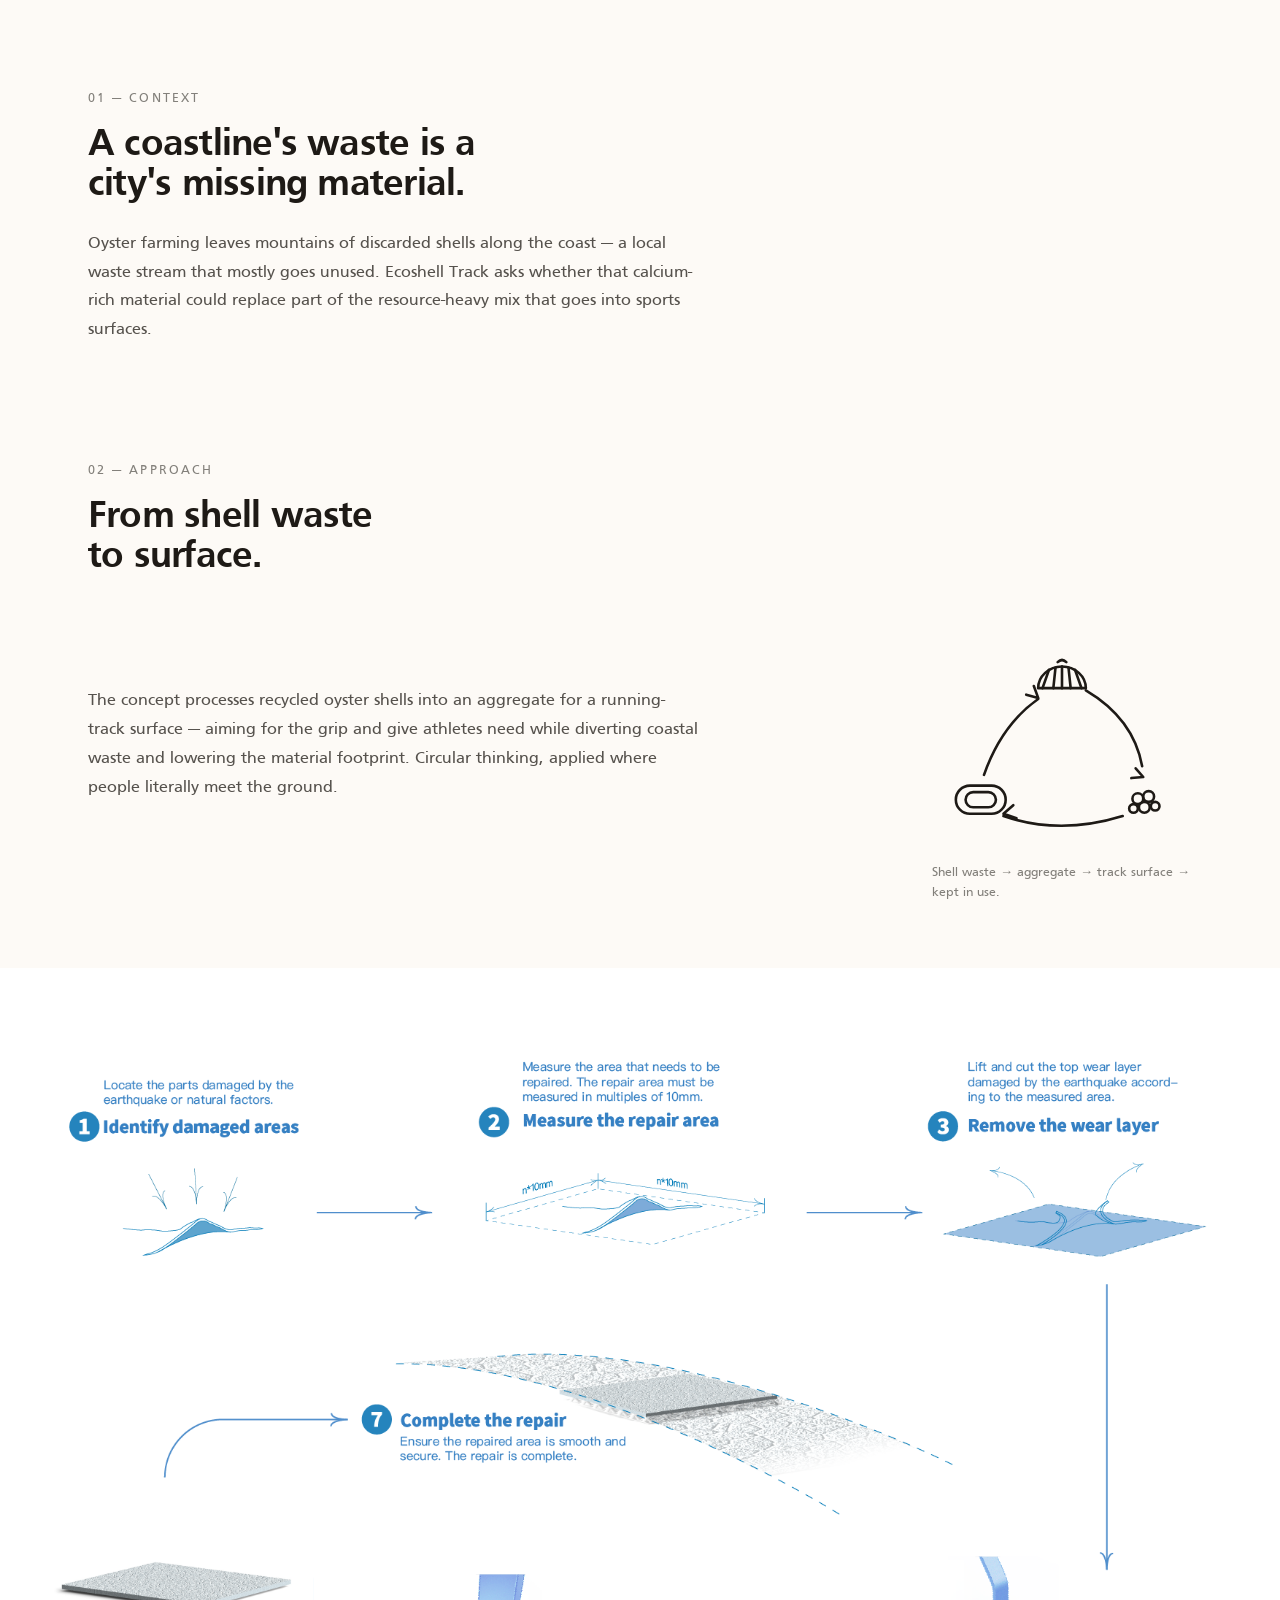
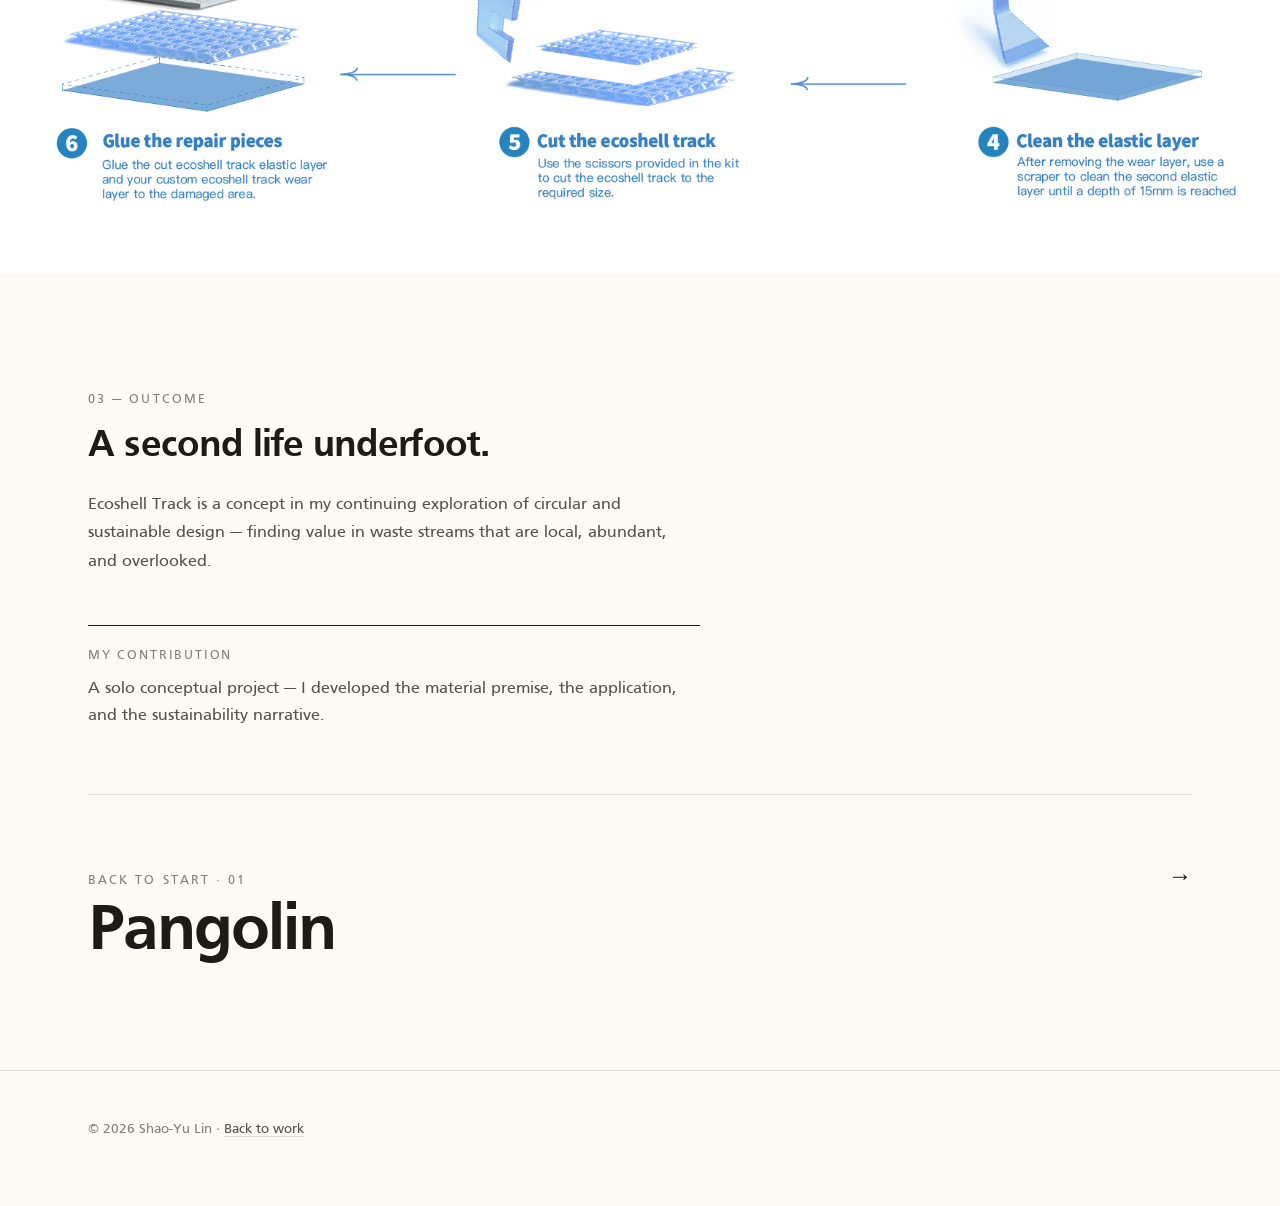
==== commit 5a4bd946: "Add data/diagram SVGs, Pangolin imagery, Lively CMF rebuild - Project pages: hand-drawn SVG sketches" ====
--- a/projects/ecoshell-track.html
+++ b/projects/ecoshell-track.html
@@ -4,51 +4,47 @@
   <meta charset="UTF-8" />
   <meta name="viewport" content="width=device-width, initial-scale=1.0" />
   <title>Ecoshell Track · Shao-Yu Lin</title>
-  <meta name="description" content="A running-track surface milled from discarded oyster shells — softer underfoot, kinder to the coast." />
-  <link rel="preconnect" href="https://fonts.googleapis.com" />
-  <link rel="preconnect" href="https://fonts.gstatic.com" crossorigin />
-  <link href="https://fonts.googleapis.com/css2?family=Inter:wght@200;300;400;500;600;700&display=swap" rel="stylesheet" />
+  <meta name="description" content="A running-track surface made from recycled oyster shells — turning coastal waste into a material with a second life." />
   <link rel="stylesheet" href="../assets/css/styles.css" />
 </head>
 <body>
-  <div class="ambient"></div>
-  <div class="blob blob--peach"></div>
-  <div class="blob blob--sage"></div>
-  <div class="blob blob--gold"></div>
-  <div class="ambient-noise"></div>
-  <div class="cursor-orb" aria-hidden="true"></div>
-  <div class="scroll-progress"></div>
+  <div class="cursor" aria-hidden="true"><div class="cursor__inner"><span class="cursor__label">↗</span></div></div>
 
-  <nav class="nav glass glass--pill">
-    <a href="../index.html" class="nav__brand">← Shao-Yu <span>·</span> Tyler</a>
+  <nav class="nav">
+    <a href="../index.html" class="nav__brand">Shao-Yu Lin — Tyler</a>
     <div class="nav__links">
       <a href="../index.html#work">Work</a>
       <a href="../index.html#about">About</a>
-      <a href="../index.html#contact">Contact</a>
     </div>
-    <a href="../index.html#contact" class="nav__cta" data-magnetic="0.2">Let's talk</a>
+    <a href="../index.html#contact" class="nav__contact">Contact</a>
   </nav>
 
   <main id="top">
+    <!-- Snapshot -->
     <section class="project-hero">
-      <div class="project-hero__img">
-        <img src="../assets/images/projects/ecoshell-track/cover.png" alt="Ecoshell Track — a running track surface made from oyster shells" />
-      </div>
       <div class="wrap">
-        <div class="project-hero__card glass glass--xl reveal">
+        <div class="project-hero__card reveal">
           <div class="project-hero__eyebrow">
-            <span>2024</span><span>Product · Material</span><span>Circular</span>
+            <span>08</span><span>Product</span><span>Material</span><span>2024</span>
           </div>
           <h1 class="project-hero__title">Ecoshell Track</h1>
           <p class="project-hero__lede">
-            A running-track surface milled from discarded oyster shells — softer underfoot, kinder to the coast.
+            A running-track surface made from recycled oyster shells — coastal waste given a second life underfoot.
           </p>
           <dl class="meta-grid">
-            <div><dt>Year</dt><dd>2024</dd></div>
-            <div><dt>Type</dt><dd>Material · Sports Surface</dd></div>
-            <div><dt>Tools</dt><dd>Rhino · KeyShot · Material tests</dd></div>
-            <div><dt>Recognition</dt><dd>Architecture Master Prize · IDA Gold</dd></div>
+            <div><dt>Role</dt><dd>Industrial Design</dd></div>
+            <div><dt>Timeline</dt><dd>2024</dd></div>
+            <div><dt>Tools</dt><dd>Material R&amp;D · Rhino</dd></div>
+            <div><dt>Scope</dt><dd>Concept · Material</dd></div>
           </dl>
+          <div class="cs-outcome">
+            <span class="cs-outcome__label">Key outcome</span>
+            <p class="cs-outcome__text">A material concept that turns discarded oyster shells into a durable, low-impact running surface — closing a local waste loop.</p>
+          </div>
+        </div>
+
+        <div class="project-hero__img reveal">
+          <img src="../assets/images/projects/ecoshell-track/cover.png" alt="Ecoshell Track — running surface from recycled oyster shells" />
         </div>
       </div>
     </section>
@@ -56,74 +52,73 @@
     <section class="project-body">
       <div class="wrap">
 
-        <div class="project-overview glass reveal">
-          <h3>Overview</h3>
-          <p>
-            Taiwan's west coast alone discards over 100,000 tonnes of oyster shells a year — a byproduct that usually ends up in landfill. Ecoshell Track redirects that stream into a high-performance running surface: an aggregate layer cast with calcium carbonate from the shells, engineered for cushion, drainage, and a long life in the sun.
-          </p>
-        </div>
-
-        <div class="two-col reveal">
-          <div>
-            <span class="section-label">Material</span>
-            <h2 class="project-heading">Shells, milled into softness.</h2>
-            <div class="project-text">
-              <p>
-                Oyster shells are hard, but porous at the microstructure. Ground and re-bonded, they form a surface that compresses slightly underfoot — closer to the feel of a trail than a stadium track — while holding up against rain and UV.
-              </p>
-              <p>
-                The trusses underneath spread impact and keep the full assembly serviceable in modular tiles, not as a single cast pour.
-              </p>
-            </div>
-          </div>
-          <div class="img-block glass--sm reveal">
-            <img src="../assets/images/projects/ecoshell-track/03.png" alt="Material study" />
-          </div>
-        </div>
-
-        <div class="img-block img-block--full reveal">
-          <img src="../assets/images/projects/ecoshell-track/04.png" alt="Track surface assembly detail" />
-        </div>
-
-        <div class="two-col two-col--narrow reveal">
-          <div>
-            <span class="section-label">Structure</span>
-            <h2 class="project-heading">Engineered like a shoe, installed like a tile.</h2>
-          </div>
+        <div class="cs-section reveal">
+          <span class="section-label">01 — Context</span>
+          <h2 class="project-heading">A coastline's waste is a city's missing material.</h2>
           <div class="project-text">
             <p>
-              Each tile has three layers — a shell-aggregate top, a resilient mid-sole of recycled rubber, and a geometric sub-frame that distributes load the way an arch does. The tiles click together without glue; damaged units can be swapped without tearing up the whole track.
-            </p>
-            <p>
-              The structure was validated for earthquake-zone deployment, a requirement for any sports venue on the island.
+              Oyster farming leaves mountains of discarded shells along the coast — a local waste stream that mostly goes unused. Ecoshell Track asks whether that calcium-rich material could replace part of the resource-heavy mix that goes into sports surfaces.
             </p>
           </div>
         </div>
 
-        <div class="img-grid reveal">
-          <div><img src="../assets/images/projects/ecoshell-track/05.png" alt="Tile connection study" /></div>
-          <div><img src="../assets/images/projects/ecoshell-track/06.png" alt="Installation scenario" /></div>
+        <div class="cs-section reveal">
+          <span class="section-label">02 — Approach</span>
+          <h2 class="project-heading">From shell waste to surface.</h2>
+          <div class="text-chart">
+            <div class="project-text">
+              <p>
+                The concept processes recycled oyster shells into an aggregate for a running-track surface — aiming for the grip and give athletes need while diverting coastal waste and lowering the material footprint. Circular thinking, applied where people literally meet the ground.
+              </p>
+            </div>
+            <figure class="text-chart__viz">
+              <svg viewBox="0 0 240 200" role="img" aria-hidden="true">
+                <path d="M98 50 a22 20 0 0 1 44 0 z"/>
+                <path d="M120 30 v20 M108 33 l-6 17 M132 33 l6 17 M114 31 l-2 19 M126 31 l2 19"/>
+                <path d="M116 26 q4 -4 8 0"/>
+                <circle cx="190" cy="152" r="5"/>
+                <circle cx="200" cy="150" r="5"/>
+                <circle cx="196" cy="160" r="5"/>
+                <circle cx="206" cy="159" r="4"/>
+                <circle cx="186" cy="161" r="4"/>
+                <rect x="22" y="140" width="46" height="26" rx="13"/>
+                <rect x="31" y="146" width="28" height="14" rx="7"/>
+                <path d="M142 52 q44 26 52 70"/>
+                <path d="M188 124 l7 8 l-11 1"/>
+                <path d="M176 168 q-58 18 -110 0"/>
+                <path d="M78 170 l-12 -4 l9 -8"/>
+                <path d="M48 130 q16 -46 50 -70"/>
+                <path d="M94 48 l4 11 l-11 -3"/>
+              </svg>
+              <figcaption>Shell waste → aggregate → track surface → kept in use.</figcaption>
+            </figure>
+          </div>
+
+          <figure class="img-block img-block--full reveal">
+            <img src="../assets/images/projects/ecoshell-track/04.png" alt="Ecoshell Track material and application" />
+          </figure>
         </div>
 
-        <div class="img-block img-block--full reveal">
-          <img src="../assets/images/projects/ecoshell-track/07.png" alt="Track in context" />
-        </div>
-
-        <div class="two-col reveal">
-          <div>
-            <span class="section-label">Outcome</span>
-            <h2 class="project-heading">From shoreline waste to starting line.</h2>
-          </div>
+        <div class="cs-section reveal">
+          <span class="section-label">03 — Outcome</span>
+          <h2 class="project-heading">A second life underfoot.</h2>
           <div class="project-text">
             <p>
-              Ecoshell Track received Architecture Master Prize – Best of the Year and IDA Design Award – Gold in 2024. It's a reminder that circularity isn't a surface finish — it's a question of which waste stream you choose to engineer with, and how early in the design you make that choice.
+              Ecoshell Track is a concept in my continuing exploration of circular and sustainable design — finding value in waste streams that are local, abundant, and overlooked.
             </p>
+          </div>
+
+          <div class="cs-contribution">
+            <h4>My contribution</h4>
+            <p>A solo conceptual project — I developed the material premise, the application, and the sustainability narrative.</p>
           </div>
         </div>
 
-        <a href="pangolin.html" class="next-project glass reveal">
-          <div class="next-project__label">Next · 08</div>
-          <h2 class="next-project__title">Pangolin</h2>
+        <a href="pangolin.html" class="next-project reveal" data-cursor="view">
+          <div>
+            <div class="next-project__label">Back to start · 01</div>
+            <h2 class="next-project__title">Pangolin</h2>
+          </div>
           <div class="next-project__arrow">→</div>
         </a>
 
@@ -131,7 +126,7 @@
     </section>
 
     <footer class="footer">
-      <p>© 2026 Shao-Yu Lin · <a href="../index.html">Back to work</a></p>
+      <div class="wrap">© 2026 Shao-Yu Lin · <a href="../index.html">Back to work</a></div>
     </footer>
   </main>
 
--- a/assets/css/styles.css
+++ b/assets/css/styles.css
@@ -1,1049 +1,1131 @@
 /* ============================================================
    Shao-Yu Lin — Portfolio
-   Glassmorphism • Calm, Balanced, Premium
+   Editorial minimal · warm-white · Frutiger · monochrome
    ============================================================ */
 
+/* ===== Fonts (self-hosted Frutiger) ====================== */
+@font-face {
+  font-family: 'Frutiger';
+  src: url('../fonts/Frutiger-Regular.ttf') format('truetype');
+  font-weight: 400;
+  font-style: normal;
+  font-display: swap;
+}
+@font-face {
+  font-family: 'Frutiger';
+  src: url('../fonts/Frutiger-Bold.ttf') format('truetype');
+  font-weight: 700;
+  font-style: normal;
+  font-display: swap;
+}
+
+/* ===== Design tokens ===================================== */
 :root {
-  /* Surface palette */
-  --cream: #f4ede1;
-  --dune:  #ecdfc9;
-  --sage:  #c8d2be;
-  --mist:  #e5e0d4;
-  --peach: #e7b89a;
-  --fog:   #d4cfc4;
-
-  /* Ink */
-  --ink:        #1c1c1c;
-  --ink-soft:   #3a3a3a;
-  --ink-muted:  #6b6b6b;
-  --ink-quiet:  #9a968e;
-
-  /* Accents */
-  --accent:       #8fa57f;
-  --accent-soft:  #b7c6a4;
-  --gold:         #c9a97a;
-
-  /* Glass */
-  --glass-bg:       rgba(255, 255, 255, 0.42);
-  --glass-bg-deep:  rgba(255, 255, 255, 0.58);
-  --glass-bg-quiet: rgba(255, 255, 255, 0.28);
-  --glass-border:   1px solid rgba(255, 255, 255, 0.55);
-  --glass-blur:     blur(22px) saturate(150%);
-  --glass-blur-lg:  blur(34px) saturate(160%);
-  --glass-shadow:
-    0 20px 50px rgba(30, 30, 40, 0.10),
-    0 4px 12px rgba(30, 30, 40, 0.06),
-    inset 0 1px 0 rgba(255, 255, 255, 0.7);
-  --glass-shadow-hover:
-    0 28px 70px rgba(30, 30, 40, 0.14),
-    0 6px 18px rgba(30, 30, 40, 0.08),
-    inset 0 1px 0 rgba(255, 255, 255, 0.8);
-
-  /* Radii */
-  --r-sm: 24px;
-  --r-md: 32px;
-  --r-lg: 44px;
-  --r-xl: 56px;
+  /* Color — warm-white surface, near-black warm ink, monochrome */
+  --bg:        oklch(0.987 0.006 80);   /* faint warm white */
+  --surface:   oklch(0.965 0.008 80);   /* section fill / image frame */
+  --surface-2: oklch(0.945 0.009 80);   /* deeper fill */
+  --ink:       oklch(0.22 0.010 70);    /* near-black, warm */
+  --ink-soft:  oklch(0.44 0.010 72);    /* body / secondary */
+  --ink-muted: oklch(0.60 0.008 75);    /* meta / labels */
+  --ink-quiet: oklch(0.72 0.006 78);    /* faintest */
+  --rule:      oklch(0.90 0.007 80);    /* 1px hairlines */
+  --rule-soft: oklch(0.93 0.006 80);
+  --ink-inv:   oklch(0.987 0.006 80);   /* text on ink */
+
+  /* Legacy aliases (monochrome — no chromatic accent) */
+  --accent:      var(--ink);
+  --accent-soft: var(--ink-soft);
+  --gold:        var(--ink);
+
+  /* Type scale (fluid, ~1.3 ratio, big contrast) */
+  --fs-display: clamp(3.25rem, 8vw, 7rem);
+  --fs-h1:      clamp(2.4rem, 5.2vw, 4.5rem);
+  --fs-h2:      clamp(1.7rem, 3vw, 2.75rem);
+  --fs-h3:      clamp(1.2rem, 1.8vw, 1.55rem);
+  --fs-lede:    clamp(1.125rem, 1.55vw, 1.5rem);
+  --fs-body:    1.0625rem;
+  --fs-sm:      0.875rem;
+  --fs-label:   0.8125rem;
+
+  /* 4pt spacing scale, semantic */
+  --space-2xs: 0.25rem;
+  --space-xs:  0.5rem;
+  --space-sm:  0.75rem;
+  --space-md:  1rem;
+  --space-lg:  1.5rem;
+  --space-xl:  2rem;
+  --space-2xl: 3rem;
+  --space-3xl: 4rem;
+  --space-4xl: 6rem;
+  --space-5xl: 10rem;
+
+  /* Layout */
+  --wrap-max: 1200px;
+  --measure:  68ch;
+
+  /* Radii — squared / editorial */
+  --r-xs: 3px;
+  --r-sm: 6px;
+  --r-md: 8px;
+  --r-lg: 10px;
+  --r-xl: 12px;
 
   /* Motion */
-  --ease-out: cubic-bezier(0.22, 1, 0.36, 1);
-  --ease-soft: cubic-bezier(0.4, 0, 0.2, 1);
-
-  /* Layout */
-  --maxw: 1320px;
-}
-
-/* ===== Reset ============================================== */
+  --ease-out:  cubic-bezier(0.16, 1, 0.3, 1);   /* ease-out-expo */
+  --ease-soft: cubic-bezier(0.33, 0, 0.2, 1);
+  --dur:       0.7s;
+
+  /* Legacy maxw alias */
+  --maxw: var(--wrap-max);
+}
+
+/* ===== Reset ============================================= */
 *,
 *::before,
 *::after { box-sizing: border-box; }
 
-html, body {
-  margin: 0;
-  padding: 0;
-  height: 100%;
-}
+html, body { margin: 0; padding: 0; }
+html { -webkit-text-size-adjust: 100%; }
 
 body {
-  font-family: 'Inter', system-ui, -apple-system, 'Helvetica Neue', sans-serif;
-  font-weight: 400;
-  font-size: 16px;
+  font-family: 'Frutiger', 'Helvetica Neue', Arial, sans-serif;
+  font-weight: 400;
+  font-size: var(--fs-body);
   line-height: 1.6;
   color: var(--ink);
-  background: var(--cream);
+  background: var(--bg);
   overflow-x: hidden;
   min-height: 100vh;
   -webkit-font-smoothing: antialiased;
   -moz-osx-font-smoothing: grayscale;
+  text-rendering: optimizeLegibility;
 }
 
 h1, h2, h3, h4 {
-  font-family: 'Inter', system-ui, sans-serif;
-  font-weight: 300;
-  letter-spacing: -0.032em;
-  line-height: 1.05;
+  font-family: inherit;
+  font-weight: 700;
+  letter-spacing: -0.02em;
+  line-height: 1.04;
   margin: 0;
   color: var(--ink);
-}
-
-h1 { font-size: clamp(2.4rem, 5.4vw, 4.8rem); font-weight: 250; }
-h2 { font-size: clamp(1.8rem, 3.6vw, 3.2rem); }
-h3 { font-size: clamp(1.3rem, 2.2vw, 1.8rem); letter-spacing: -0.024em; }
-
-p { margin: 0 0 1rem; color: var(--ink-soft); }
+  text-wrap: balance;
+}
+
+h1 { font-size: var(--fs-h1); }
+h2 { font-size: var(--fs-h2); }
+h3 { font-size: var(--fs-h3); letter-spacing: -0.01em; }
+
+p { margin: 0 0 var(--space-md); color: var(--ink-soft); }
+
+em, i { font-style: normal; }  /* Frutiger ships no italic — never synthesize */
 
 a {
   color: inherit;
   text-decoration: none;
-  transition: color 0.3s var(--ease-out);
+  transition: color 0.3s var(--ease-out), opacity 0.3s var(--ease-out);
 }
 
 img { display: block; max-width: 100%; height: auto; }
 
 button { font: inherit; border: none; background: none; cursor: pointer; color: inherit; }
 
-::selection { background: rgba(143, 165, 127, 0.35); color: var(--ink); }
-
-/* ===== Ambient background ================================= */
-.ambient {
-  position: fixed;
-  inset: 0;
-  z-index: -2;
-  pointer-events: none;
-  background:
-    radial-gradient(ellipse 80% 60% at 15% 20%, #f5e9d3 0%, transparent 55%),
-    radial-gradient(ellipse 70% 70% at 85% 80%, #d6dbc9 0%, transparent 60%),
-    radial-gradient(ellipse 60% 50% at 50% 100%, #e9c9b0 0%, transparent 55%),
-    linear-gradient(180deg, #f4ede1 0%, #ecdfc9 45%, #dfd4be 100%);
-}
-
-.ambient-noise {
-  position: fixed;
-  inset: 0;
-  z-index: -1;
-  pointer-events: none;
-  opacity: 0.22;
-  mix-blend-mode: overlay;
-  background-image: url("data:image/svg+xml,%3Csvg xmlns='http://www.w3.org/2000/svg' width='200' height='200'%3E%3Cfilter id='n'%3E%3CfeTurbulence type='fractalNoise' baseFrequency='0.9' numOctaves='2' seed='5'/%3E%3CfeColorMatrix values='0 0 0 0 0.1  0 0 0 0 0.1  0 0 0 0 0.1  0 0 0 0.5 0'/%3E%3C/filter%3E%3Crect width='100%25' height='100%25' filter='url(%23n)'/%3E%3C/svg%3E");
-}
-
-.blob {
-  position: fixed;
-  border-radius: 50%;
-  filter: blur(70px);
-  opacity: 0.55;
-  pointer-events: none;
-  z-index: -1;
-  will-change: transform;
-  animation: drift 22s infinite var(--ease-soft);
-}
-.blob--peach { width: 560px; height: 560px; background: radial-gradient(circle, #f4c6a0, transparent 70%); top: -180px; right: -120px; animation-delay: 0s; }
-.blob--sage  { width: 520px; height: 520px; background: radial-gradient(circle, #a9bda0, transparent 70%); bottom: -160px; left: -140px; animation-delay: -6s; animation-duration: 28s; }
-.blob--gold  { width: 380px; height: 380px; background: radial-gradient(circle, #e5cfa3, transparent 70%); top: 45%; left: 40%; opacity: 0.35; animation-delay: -12s; animation-duration: 34s; }
-
-@keyframes drift {
-  0%, 100% { transform: translate(0, 0) scale(1); }
-  25%      { transform: translate(40px, -30px) scale(1.05); }
-  50%      { transform: translate(-20px, 50px) scale(0.95); }
-  75%      { transform: translate(30px, 20px) scale(1.02); }
-}
-
-/* Cursor orb (mouse follower) */
-.cursor-orb {
-  position: fixed;
-  left: 0; top: 0;
-  width: 420px; height: 420px;
-  margin-left: -210px; margin-top: -210px;
-  border-radius: 50%;
-  background: radial-gradient(circle, rgba(255, 220, 185, 0.55), transparent 60%);
-  pointer-events: none;
-  z-index: 0;
-  mix-blend-mode: soft-light;
-  filter: blur(40px);
-  opacity: 0;
-  transition: opacity 0.8s var(--ease-out);
-  will-change: transform;
-}
-.cursor-orb.is-active { opacity: 1; }
-
-/* ===== Layout helpers ===================================== */
+::selection { background: var(--ink); color: var(--bg); }
+
+/* ===== Decorative layers — removed for editorial ========= */
+.ambient,
+.ambient-noise,
+.blob,
+.cursor-orb,
+.scroll-progress { display: none !important; }
+
+/* ===== Layout helpers ==================================== */
 .wrap {
-  max-width: var(--maxw);
+  max-width: var(--wrap-max);
   margin: 0 auto;
-  padding: 0 clamp(1.25rem, 4vw, 3rem);
+  padding: 0 clamp(1.25rem, 5vw, 3rem);
   position: relative;
 }
 
 .section {
-  padding: clamp(4rem, 9vh, 8rem) 0;
+  padding: clamp(var(--space-4xl), 12vw, var(--space-5xl)) 0;
   position: relative;
 }
 
 .eyebrow {
-  font-family: 'Inter', sans-serif;
-  font-size: 0.75rem;
-  letter-spacing: 0.22em;
-  text-transform: uppercase;
-  color: var(--ink-muted);
-  font-weight: 500;
-  margin-bottom: 1.25rem;
+  font-size: var(--fs-label);
+  letter-spacing: 0.16em;
+  text-transform: uppercase;
+  color: var(--ink-muted);
+  font-weight: 400;
+  margin-bottom: var(--space-lg);
 }
 
 .lede {
-  font-family: 'Inter', system-ui, sans-serif;
-  font-size: clamp(1.1rem, 1.55vw, 1.4rem);
-  font-weight: 300;
+  font-size: var(--fs-lede);
+  font-weight: 400;
   line-height: 1.5;
   color: var(--ink-soft);
-  letter-spacing: -0.01em;
-}
-
-/* ===== Glass primitive ==================================== */
+  letter-spacing: -0.005em;
+  max-width: var(--measure);
+}
+
+/* ===== Surfaces (former glass → flat) ==================== */
 .glass {
-  background: var(--glass-bg);
-  border: var(--glass-border);
-  border-radius: var(--r-lg);
-  backdrop-filter: var(--glass-blur);
-  -webkit-backdrop-filter: var(--glass-blur);
-  box-shadow: var(--glass-shadow);
+  background: transparent;
+  border: 0;
+  border-radius: 0;
+  box-shadow: none;
   position: relative;
-  overflow: hidden;
-}
-
-.glass::before {
+}
+.glass::before { display: none; }
+
+.glass--quiet,
+.glass--deep { background: transparent; }
+.glass--sm,
+.glass--xl,
+.glass--pill { border-radius: 0; }
+
+/* A flat card surface where one is genuinely needed */
+.card-surface {
+  background: var(--surface);
+  border: 1px solid var(--rule);
+  border-radius: var(--r-md);
+}
+
+/* ===== Nav — three-zone, plain text, no boxes ========== */
+.nav {
+  position: fixed;
+  top: 0;
+  left: 0;
+  right: 0;
+  z-index: 100;
+  display: flex;
+  align-items: center;
+  gap: clamp(1.25rem, 4vw, 3rem);
+  padding: clamp(1.25rem, 2.4vw, 1.9rem) clamp(1.25rem, 5vw, 3rem);
+  font-size: 0.9375rem;
+  font-weight: 700;
+  text-transform: uppercase;
+  letter-spacing: 0.04em;
+  background: color-mix(in oklch, var(--bg) 78%, transparent);
+  backdrop-filter: saturate(120%) blur(8px);
+  -webkit-backdrop-filter: saturate(120%) blur(8px);
+  transition: transform 0.5s var(--ease-out);
+}
+.nav.is-hidden { transform: translateY(-110%); }
+
+.nav__brand { white-space: nowrap; }
+
+.nav__links { display: flex; gap: clamp(1rem, 2.2vw, 1.75rem); }
+.nav__links a,
+.nav__contact { color: var(--ink); position: relative; }
+.nav__contact { margin-left: auto; }
+.nav__links a::after,
+.nav__contact::after {
   content: '';
   position: absolute;
-  inset: 0;
-  border-radius: inherit;
-  background: linear-gradient(135deg, rgba(255, 255, 255, 0.25), transparent 50%);
-  pointer-events: none;
-  opacity: 0.7;
-}
-
-.glass--quiet { background: var(--glass-bg-quiet); }
-.glass--deep  { background: var(--glass-bg-deep); }
-.glass--pill  { border-radius: 999px; }
-.glass--sm    { border-radius: var(--r-sm); }
-.glass--xl    { border-radius: var(--r-xl); }
-
-/* ===== Nav ================================================ */
-.nav {
-  position: fixed;
-  top: 1.25rem;
-  left: 50%;
-  transform: translateX(-50%);
-  z-index: 100;
-  padding: 0.65rem 0.75rem 0.65rem 1.5rem;
-  display: flex;
-  align-items: center;
-  gap: 2rem;
-  font-size: 0.9rem;
-  transition: transform 0.5s var(--ease-out), opacity 0.4s ease;
-}
-.nav.is-hidden { transform: translate(-50%, -130%); opacity: 0; }
-
-.nav__brand {
-  font-family: 'Inter', system-ui, sans-serif;
-  font-size: 1.1rem;
-  letter-spacing: -0.02em;
-  white-space: nowrap;
-}
-.nav__brand span { color: var(--accent); }
-
-.nav__links {
-  display: flex;
-  gap: 1.5rem;
-  align-items: center;
-}
-.nav__links a {
-  color: var(--ink-soft);
-  position: relative;
-  padding: 0.35rem 0;
-}
-.nav__links a:hover { color: var(--ink); }
-
-.nav__cta {
-  padding: 0.55rem 1.2rem;
-  border-radius: 999px;
+  left: 0; bottom: -3px;
+  width: 100%; height: 1px;
   background: var(--ink);
-  color: #fafaf6;
-  transition: transform 0.3s var(--ease-out), background 0.3s;
-}
-.nav__cta:hover { background: var(--accent); transform: translateY(-1px); }
+  transform: scaleX(0);
+  transform-origin: left;
+  transition: transform 0.35s var(--ease-out);
+}
+.nav__links a:hover::after,
+.nav__contact:hover::after { transform: scaleX(1); }
 
 @media (max-width: 720px) {
-  .nav { gap: 1rem; padding: 0.5rem 0.6rem 0.5rem 1rem; }
   .nav__links { display: none; }
 }
 
-/* ===== Hero (landing) ===================================== */
+/* Scroll offset for fixed nav */
+[id] { scroll-margin-top: 5.5rem; }
+
+/* ===== Custom cursor (garri-style follower) ============ */
+.cursor { display: none; }
+@media (hover: hover) and (pointer: fine) {
+  body.cursor-on { cursor: none; }
+  body.cursor-on a,
+  body.cursor-on button { cursor: none; }
+  .cursor {
+    display: block;
+    position: fixed;
+    top: 0; left: 0;
+    z-index: 9999;
+    pointer-events: none;
+    will-change: transform;
+  }
+  .cursor__inner {
+    position: absolute;
+    top: 0; left: 0;
+    width: 8px; height: 8px;
+    border-radius: 50%;
+    background: var(--ink);
+    border: 1.5px solid transparent;
+    transform: translate(-50%, -50%);
+    transition:
+      width 0.32s var(--ease-out),
+      height 0.32s var(--ease-out),
+      background 0.32s var(--ease-out),
+      border-color 0.32s var(--ease-out);
+    display: grid;
+    place-items: center;
+  }
+  .cursor__label {
+    font-size: 1.1rem;
+    line-height: 1;
+    color: var(--ink);
+    opacity: 0;
+    transition: opacity 0.2s var(--ease-out);
+  }
+  .cursor.is-view .cursor__inner {
+    width: 58px; height: 58px;
+    background: transparent;
+    border-color: var(--ink);
+  }
+  .cursor.is-view .cursor__label { opacity: 1; }
+}
+
+/* ===== Hero — big statement + corner labels =========== */
 .hero {
   position: relative;
   min-height: 100vh;
-  padding: 8rem 0 4rem;
   display: flex;
   align-items: center;
-  overflow: hidden;
-}
-
-.hero__canvas {
+  justify-content: flex-start;
+  padding: clamp(6rem, 14vh, 9rem) clamp(1.5rem, 8vw, 7rem);
+}
+
+.hero__particles {
   position: absolute;
-  top: 50%;
-  right: -14%;
-  width: 82vw;
-  max-width: 1050px;
-  transform: translateY(-50%);
+  inset: 0;
+  width: 100%;
+  height: 100%;
   z-index: 0;
   pointer-events: none;
 }
-.hero__canvas img {
-  width: 100%;
-  mix-blend-mode: multiply;
-  opacity: 0.92;
-  -webkit-mask-image:
-    radial-gradient(ellipse 52% 58% at 50% 50%, #000 22%, rgba(0,0,0,0.7) 48%, rgba(0,0,0,0.25) 68%, transparent 82%);
-  mask-image:
-    radial-gradient(ellipse 52% 58% at 50% 50%, #000 22%, rgba(0,0,0,0.7) 48%, rgba(0,0,0,0.25) 68%, transparent 82%);
-}
-
-.hero__inner {
+
+.hero__statement {
   position: relative;
-  z-index: 2;
-  display: grid;
-  grid-template-columns: minmax(0, 1fr);
-  gap: 2rem;
-  max-width: 640px;
-}
-
-.hero__card {
-  padding: clamp(1.5rem, 3.5vw, 2.8rem);
-  display: flex;
-  flex-direction: column;
-  gap: 1.6rem;
-}
-
-.hero__row {
-  display: flex;
-  align-items: stretch;
-  gap: 1.5rem;
-}
-
-.hero__avatar {
-  align-self: stretch;
-  aspect-ratio: 3 / 4;
-  border-radius: 14px;
-  overflow: hidden;
-  border: 2px solid rgba(255, 255, 255, 0.7);
-  box-shadow: 0 14px 40px rgba(0, 0, 0, 0.15);
-  flex-shrink: 0;
-  background: #fff;
-}
-.hero__avatar img { width: 100%; height: 100%; object-fit: cover; object-position: center top; display: block; }
-
-@media (max-width: 640px) {
-  .hero__avatar { aspect-ratio: 1 / 1; width: 72px; align-self: center; }
-}
-
-.hero__tags {
-  display: flex;
-  flex-wrap: wrap;
-  gap: 0.5rem;
-}
-.hero__tag {
-  padding: 0.35rem 0.9rem;
-  border-radius: 999px;
-  background: rgba(255, 255, 255, 0.55);
-  border: 1px solid rgba(255, 255, 255, 0.7);
-  font-size: 0.72rem;
-  letter-spacing: 0.14em;
-  text-transform: uppercase;
-  color: var(--ink-soft);
-}
-
-.hero__title {
-  font-size: clamp(2.8rem, 6vw, 5.2rem);
-  line-height: 0.98;
-  letter-spacing: -0.03em;
-  font-weight: 700;
-}
-.hero__title em {
-  font-style: italic;
-  color: var(--accent);
-  font-weight: 700;
-}
-
-.hero__desc {
-  font-size: clamp(1rem, 1.3vw, 1.1rem);
-  color: var(--ink-soft);
-  max-width: 42ch;
-  margin: 0;
-}
-
-.hero__meta {
-  display: flex;
-  flex-wrap: wrap;
-  gap: 1rem 2rem;
-  padding-top: 1rem;
-  border-top: 1px solid rgba(30, 30, 30, 0.08);
-  font-size: 0.85rem;
-  color: var(--ink-muted);
-}
-.hero__meta strong { color: var(--ink); font-weight: 500; }
-
-.hero__actions {
-  display: flex;
-  gap: 0.75rem;
-  flex-wrap: wrap;
-  margin-top: 0.5rem;
-}
-
-.btn {
-  display: inline-flex;
-  align-items: center;
-  gap: 0.5rem;
-  padding: 0.85rem 1.5rem;
-  border-radius: 999px;
-  font-size: 0.9rem;
-  font-weight: 500;
-  transition: transform 0.3s var(--ease-out), box-shadow 0.3s, background 0.3s;
-  cursor: pointer;
-  will-change: transform;
-}
-.btn--primary {
+  z-index: 1;
+  font-size: clamp(1.85rem, 4.2vw, 3.9rem);
+  font-weight: 400;
+  line-height: 1.1;
+  letter-spacing: -0.02em;
+  max-width: 17ch;
+  color: var(--ink);
+  text-wrap: pretty;
+}
+
+.hero__dot {
+  display: inline-block;
+  width: 0.46em;
+  height: 0.46em;
   background: var(--ink);
-  color: #faf8f2;
-  box-shadow: 0 12px 30px rgba(0, 0, 0, 0.18);
-}
-.btn--primary:hover { background: var(--accent); transform: translateY(-2px); }
-.btn--ghost {
-  background: rgba(255, 255, 255, 0.45);
-  border: 1px solid rgba(255, 255, 255, 0.6);
-  backdrop-filter: blur(16px);
-  color: var(--ink);
-}
-.btn--ghost:hover { background: rgba(255, 255, 255, 0.65); transform: translateY(-2px); }
-
-.btn__arrow {
-  display: inline-block;
-  transition: transform 0.3s var(--ease-out);
-}
-.btn:hover .btn__arrow { transform: translateX(4px); }
-
-/* Floating mini cards on hero (like Dallo reference) */
-.hero__float {
+  border-radius: 50%;
+  margin-right: 0.3em;
+  vertical-align: 0.04em;
+}
+
+.hero__corner {
   position: absolute;
-  z-index: 3;
-  padding: 0.9rem 1.4rem;
-  display: flex;
-  align-items: center;
-  gap: 0.75rem;
-  font-size: 0.85rem;
-  color: var(--ink-soft);
-  animation: float 7s infinite ease-in-out;
-}
-.hero__float--top    { top: 14%; right: 18%; animation-delay: 0s; }
-.hero__float--bottom { bottom: 22%; right: 12%; animation-delay: -3s; }
-.hero__float__dot {
-  width: 10px; height: 10px;
-  border-radius: 50%;
-  background: var(--accent);
-  box-shadow: 0 0 12px rgba(143, 165, 127, 0.6);
-}
-
-@keyframes float {
-  0%, 100% { transform: translateY(0); }
-  50% { transform: translateY(-14px); }
-}
-
-@media (max-width: 900px) {
-  .hero__canvas { right: -30%; width: 120vw; opacity: 0.55; }
-  .hero__float { display: none; }
-}
-
-/* ===== Section headers ==================================== */
+  bottom: clamp(1.5rem, 4vh, 2.75rem);
+  font-size: var(--fs-label);
+  letter-spacing: 0.16em;
+  text-transform: uppercase;
+  color: var(--ink-muted);
+}
+.hero__corner--left { left: clamp(1.5rem, 6vw, 4rem); }
+.hero__corner--right { right: clamp(1.5rem, 6vw, 4rem); }
+
+/* ===== Section headers ================================== */
 .section__head {
   display: flex;
   justify-content: space-between;
   align-items: flex-end;
-  margin-bottom: 3rem;
-  gap: 2rem;
+  margin-bottom: var(--space-3xl);
+  gap: var(--space-xl);
   flex-wrap: wrap;
 }
-.section__head h2 {
-  max-width: 22ch;
-}
-.section__head .lede {
-  max-width: 40ch;
-}
-
-/* ===== Projects grid ====================================== */
-.projects {
-  display: grid;
-  grid-template-columns: repeat(4, 1fr);
-  gap: 1.25rem;
-}
-
-.project-card {
-  position: relative;
-  overflow: hidden;
-  border-radius: var(--r-md);
-  aspect-ratio: 4 / 5;
-  cursor: pointer;
-  transition: transform 0.6s var(--ease-out), box-shadow 0.5s;
-  will-change: transform;
-  background: var(--fog);
-  box-shadow: var(--glass-shadow);
-}
-
-.project-card img {
-  position: absolute;
-  inset: 0;
-  width: 100%; height: 100%;
-  object-fit: cover;
-  transition: transform 1.2s var(--ease-out), filter 0.6s;
-  will-change: transform;
-}
-.project-card:hover img { transform: scale(1.05); filter: saturate(1.1); }
-
-.project-card__shade {
-  position: absolute;
-  inset: 0;
-  background: linear-gradient(180deg, rgba(0, 0, 0, 0) 35%, rgba(0, 0, 0, 0.45) 100%);
-  opacity: 0.85;
-  transition: opacity 0.5s;
-}
-.project-card:hover .project-card__shade { opacity: 1; }
-
-.project-card__body {
-  position: absolute;
-  left: clamp(1.25rem, 2vw, 2rem);
-  right: clamp(1.25rem, 2vw, 2rem);
-  bottom: clamp(1.25rem, 2vw, 2rem);
-  color: #fbf7ee;
-  z-index: 2;
-}
-.project-card__num {
-  font-family: 'Inter', system-ui, sans-serif;
-  font-size: 0.72rem;
-  opacity: 0.75;
-  letter-spacing: 0.16em;
-  font-feature-settings: 'tnum';
-}
-.project-card__title {
-  font-family: 'Inter', system-ui, sans-serif;
-  font-size: clamp(1.05rem, 1.45vw, 1.35rem);
-  font-weight: 400;
-  line-height: 1.1;
-  margin: 0.35rem 0 0.55rem;
-  color: #fbf7ee;
-  letter-spacing: -0.025em;
-}
-.project-card__meta {
-  display: flex;
-  flex-wrap: wrap;
-  gap: 0.35rem;
-  font-size: 0.62rem;
-  letter-spacing: 0.15em;
-  text-transform: uppercase;
-  opacity: 0.9;
-}
-.project-card__meta span {
-  padding: 0.22rem 0.55rem;
-  border-radius: 999px;
-  background: rgba(255, 255, 255, 0.18);
-  border: 1px solid rgba(255, 255, 255, 0.25);
-  backdrop-filter: blur(10px);
-}
-
-.project-card__pill {
-  position: absolute;
-  top: 0.9rem;
-  right: 0.9rem;
-  z-index: 2;
-  width: 34px; height: 34px;
-  border-radius: 50%;
-  background: rgba(255, 255, 255, 0.4);
-  border: 1px solid rgba(255, 255, 255, 0.6);
-  backdrop-filter: blur(14px);
-  display: grid;
-  place-items: center;
-  color: #fff;
-  font-size: 0.85rem;
-  transition: transform 0.4s var(--ease-out), background 0.4s;
-}
-.project-card:hover .project-card__pill {
-  background: rgba(255, 255, 255, 0.75);
-  color: var(--ink);
-  transform: rotate(-45deg) scale(1.1);
-}
-
-@media (max-width: 1040px) {
-  .projects { grid-template-columns: repeat(3, 1fr); }
-}
-@media (max-width: 760px) {
-  .projects { grid-template-columns: repeat(2, 1fr); gap: 1rem; }
-  .project-card { aspect-ratio: 4 / 5; }
-}
-@media (max-width: 480px) {
-  .projects { grid-template-columns: 1fr; }
-  .project-card { aspect-ratio: 4 / 3; }
-}
-
-/* ===== About ============================================== */
-.about {
-  display: grid;
-  grid-template-columns: 1.3fr 1fr;
-  gap: 2rem;
-}
-.about__text {
-  padding: clamp(2rem, 4vw, 3rem);
-}
-.about__text h2 { margin-bottom: 1.5rem; }
-.about__text p { font-size: 1.05rem; line-height: 1.7; }
-
-.about__side {
+.section__head h2 { max-width: 18ch; }
+.section__head .lede { max-width: 42ch; }
+
+/* ===== Work — info left / image right (garri-style) ==== */
+.work-list {
   display: flex;
   flex-direction: column;
-  gap: 1.5rem;
-}
-
-.awards {
-  padding: 1.75rem 2rem;
-}
+  gap: clamp(var(--space-3xl), 9vw, 9rem);
+}
+
+.work-item {
+  display: grid;
+  grid-template-columns: minmax(0, 0.82fr) minmax(0, 1.18fr);
+  gap: clamp(2rem, 5vw, 5rem);
+  align-items: center;
+}
+
+.work-item__info { display: flex; flex-direction: column; }
+.work-item__index {
+  font-size: var(--fs-label);
+  letter-spacing: 0.16em;
+  color: var(--ink-quiet);
+  font-variant-numeric: tabular-nums;
+  margin-bottom: var(--space-md);
+}
+.work-item__name {
+  font-size: clamp(1.8rem, 3.2vw, 2.75rem);
+  font-weight: 700;
+  letter-spacing: -0.02em;
+  line-height: 1.02;
+  margin: 0 0 var(--space-md);
+}
+.work-item__desc {
+  font-size: var(--fs-lede);
+  color: var(--ink-soft);
+  line-height: 1.45;
+  max-width: 42ch;
+  margin: 0 0 var(--space-xl);
+}
+
+.work-item__specs { margin: 0; display: flex; flex-direction: column; }
+.work-item__specs > div {
+  display: grid;
+  grid-template-columns: 5.5rem 1fr;
+  gap: var(--space-md);
+  padding: var(--space-sm) 0;
+  border-top: 1px solid var(--rule);
+}
+.work-item__specs > div:last-child { border-bottom: 1px solid var(--rule); }
+.work-item__specs dt { font-size: var(--fs-sm); color: var(--ink-muted); }
+.work-item__specs dd { font-size: var(--fs-sm); color: var(--ink); margin: 0; }
+
+.work-item__media {
+  overflow: hidden;
+  aspect-ratio: 4 / 3;
+}
+.work-item__media img {
+  width: 100%;
+  height: 100%;
+  object-fit: contain;
+  transition: transform 1.1s var(--ease-out), opacity 0.5s var(--ease-out);
+}
+.work-item:hover .work-item__media img { transform: scale(1.03); opacity: 0.95; }
+
+@media (max-width: 820px) {
+  .work-item { grid-template-columns: 1fr; gap: var(--space-lg); }
+  .work-item__media { order: -1; }
+}
+
+/* ===== About =========================================== */
+.about {
+  display: grid;
+  grid-template-columns: 1.4fr 1fr;
+  gap: clamp(var(--space-2xl), 6vw, 5rem);
+}
+.about__text { padding: 0; }
+.about__text h2 { margin-bottom: var(--space-lg); max-width: 16ch; }
+.about__text p { font-size: var(--fs-body); line-height: 1.7; max-width: var(--measure); }
+
+.about__side { display: flex; flex-direction: column; gap: var(--space-2xl); }
+
+.awards { padding: 0; }
 .awards h3 {
-  font-size: 0.75rem;
-  letter-spacing: 0.22em;
-  text-transform: uppercase;
-  color: var(--ink-muted);
-  font-family: 'Inter', sans-serif;
-  font-weight: 500;
-  margin-bottom: 1rem;
+  font-size: var(--fs-label);
+  letter-spacing: 0.16em;
+  text-transform: uppercase;
+  color: var(--ink-muted);
+  font-weight: 400;
+  margin-bottom: var(--space-md);
 }
 .awards ul { list-style: none; padding: 0; margin: 0; }
 .awards li {
-  font-family: 'Inter', system-ui, sans-serif;
-  font-size: 1.05rem;
-  padding: 0.65rem 0;
-  border-bottom: 1px solid rgba(30, 30, 30, 0.08);
+  font-size: var(--fs-body);
+  padding: var(--space-sm) 0;
+  border-bottom: 1px solid var(--rule);
   display: flex;
   justify-content: space-between;
-  gap: 1rem;
+  gap: var(--space-md);
 }
 .awards li:last-child { border-bottom: 0; }
-.awards li span { color: var(--ink-muted); font-size: 0.85rem; font-family: 'Inter', sans-serif; }
-
-@media (max-width: 900px) {
-  .about { grid-template-columns: 1fr; }
-}
-
-/* ===== Skills ============================================= */
+.awards li span { color: var(--ink-muted); font-size: var(--fs-sm); }
+
+@media (max-width: 900px) { .about { grid-template-columns: 1fr; } }
+
+/* ===== Skills ========================================== */
 .skills {
   display: grid;
   grid-template-columns: repeat(4, 1fr);
-  gap: 1.25rem;
-  margin-top: 2.5rem;
-}
-.skill-card {
-  padding: 1.5rem 1.75rem;
-}
+  gap: clamp(var(--space-lg), 3vw, var(--space-2xl));
+  margin-top: var(--space-2xl);
+}
+.skill-card { padding: var(--space-lg) 0 0; border-top: 1px solid var(--rule); }
 .skill-card h3 {
-  font-family: 'Inter', sans-serif;
-  font-size: 0.75rem;
-  letter-spacing: 0.22em;
-  text-transform: uppercase;
-  color: var(--ink-muted);
-  font-weight: 500;
-  margin-bottom: 1rem;
-}
-.skill-card ul { list-style: none; padding: 0; margin: 0; display: flex; flex-wrap: wrap; gap: 0.5rem; }
-.skill-card li {
-  padding: 0.35rem 0.85rem;
-  border-radius: 999px;
-  background: rgba(255, 255, 255, 0.55);
-  border: 1px solid rgba(255, 255, 255, 0.5);
-  font-size: 0.82rem;
-  color: var(--ink-soft);
-}
+  font-size: var(--fs-label);
+  letter-spacing: 0.16em;
+  text-transform: uppercase;
+  color: var(--ink-muted);
+  font-weight: 400;
+  margin-bottom: var(--space-md);
+}
+.skill-card ul { list-style: none; padding: 0; margin: 0; display: flex; flex-direction: column; gap: var(--space-xs); }
+.skill-card li { font-size: var(--fs-sm); color: var(--ink-soft); }
+
 @media (max-width: 960px) { .skills { grid-template-columns: repeat(2, 1fr); } }
 @media (max-width: 520px) { .skills { grid-template-columns: 1fr; } }
 
-/* ===== Experience timeline ================================ */
-.exp {
-  display: grid;
-  grid-template-columns: 1fr;
-  gap: 1rem;
-  margin-top: 2.5rem;
-}
+/* ===== Experience ====================================== */
+.exp { display: flex; flex-direction: column; margin-top: var(--space-2xl); }
 .exp-row {
   display: grid;
   grid-template-columns: 180px 1fr auto;
-  gap: 1.5rem;
-  padding: 1.5rem 1.75rem;
-  align-items: center;
-}
-.exp-row__time {
-  font-size: 0.85rem;
-  color: var(--ink-muted);
-  font-feature-settings: 'tnum';
-}
-.exp-row__role {
-  font-family: 'Inter', system-ui, sans-serif;
-  font-size: 1.2rem;
-  line-height: 1.2;
-}
+  gap: var(--space-lg);
+  padding: var(--space-lg) 0;
+  align-items: baseline;
+  border-top: 1px solid var(--rule);
+}
+.exp-row:last-child { border-bottom: 1px solid var(--rule); }
+.exp-row__time { font-size: var(--fs-sm); color: var(--ink-muted); font-variant-numeric: tabular-nums; }
+.exp-row__role { font-size: var(--fs-h3); font-weight: 700; line-height: 1.2; letter-spacing: -0.01em; }
 .exp-row__role small {
   display: block;
-  font-family: 'Inter', sans-serif;
-  font-size: 0.82rem;
-  color: var(--ink-muted);
-  margin-top: 0.25rem;
-  font-weight: 400;
+  font-size: var(--fs-sm);
+  color: var(--ink-muted);
+  margin-top: var(--space-2xs);
+  font-weight: 400;
+  letter-spacing: 0;
 }
 .exp-row__place {
-  font-size: 0.82rem;
-  color: var(--ink-muted);
-  letter-spacing: 0.12em;
+  font-size: var(--fs-sm);
+  color: var(--ink-muted);
+  letter-spacing: 0.1em;
   text-transform: uppercase;
 }
 @media (max-width: 720px) {
-  .exp-row { grid-template-columns: 1fr; gap: 0.6rem; }
+  .exp-row { grid-template-columns: 1fr; gap: var(--space-2xs); }
   .exp-row__place { order: -1; }
 }
 
-/* ===== Contact ============================================ */
-.contact {
-  text-align: center;
-  padding: clamp(3rem, 6vw, 5rem);
-}
-.contact h2 {
-  font-size: clamp(2.4rem, 5.5vw, 4.5rem);
-  margin-bottom: 1.5rem;
-}
+/* ===== Contact ========================================= */
+.contact { text-align: left; padding: 0; }
+.contact h2 { font-size: var(--fs-h1); margin-bottom: var(--space-lg); }
+.contact .lede { margin-left: 0; margin-right: 0; }
 .contact__email {
   display: inline-flex;
   align-items: center;
-  gap: 0.75rem;
-  padding: 1.1rem 2.2rem;
-  border-radius: 999px;
-  background: var(--ink);
-  color: #faf8f2;
-  font-size: 1.1rem;
-  transition: transform 0.4s var(--ease-out), background 0.4s;
-  margin-top: 1rem;
-}
-.contact__email:hover { background: var(--accent); transform: translateY(-3px) scale(1.02); }
-.contact__links {
-  display: flex;
-  justify-content: center;
-  gap: 1rem;
-  margin-top: 2rem;
-  flex-wrap: wrap;
-}
-.contact__links a {
-  padding: 0.6rem 1.3rem;
-  border-radius: 999px;
-  background: rgba(255, 255, 255, 0.55);
-  border: 1px solid rgba(255, 255, 255, 0.5);
-  font-size: 0.88rem;
-  color: var(--ink-soft);
-  transition: background 0.3s, transform 0.3s;
-}
-.contact__links a:hover { background: rgba(255, 255, 255, 0.8); transform: translateY(-2px); }
-
-/* ===== Footer ============================================= */
+  gap: var(--space-sm);
+  font-size: clamp(1.25rem, 3vw, 2rem);
+  font-weight: 700;
+  letter-spacing: -0.02em;
+  color: var(--ink);
+  border-bottom: 1px solid var(--rule);
+  padding-bottom: var(--space-2xs);
+  margin-top: var(--space-md);
+  transition: border-color 0.3s var(--ease-out);
+}
+.contact__email span { transition: transform 0.3s var(--ease-out); }
+.contact__email:hover { border-bottom-color: var(--ink); }
+.contact__email:hover span { transform: translateX(4px); }
+.contact__links { display: flex; gap: var(--space-lg); margin-top: var(--space-xl); flex-wrap: wrap; }
+.contact__links a { font-size: var(--fs-sm); color: var(--ink-soft); border-bottom: 1px solid var(--rule); padding-bottom: 2px; }
+.contact__links a:hover { color: var(--ink); border-bottom-color: var(--ink); }
+
+/* ===== Footer ========================================== */
 .footer {
-  padding: 2.5rem 0 3rem;
-  text-align: center;
-  font-size: 0.82rem;
-  color: var(--ink-muted);
-}
+  padding: var(--space-2xl) 0 var(--space-3xl);
+  border-top: 1px solid var(--rule);
+  font-size: var(--fs-sm);
+  color: var(--ink-muted);
+}
+.footer a { color: var(--ink-soft); border-bottom: 1px solid var(--rule); }
+.footer a:hover { color: var(--ink); }
 
 /* ============================================================
    PROJECT PAGES
    ============================================================ */
 .project-hero {
   position: relative;
-  min-height: 90vh;
-  padding: 7rem 0 4rem;
-  display: flex;
-  align-items: flex-end;
+  padding: clamp(8rem, 16vh, 12rem) 0 var(--space-3xl);
+  display: block;
+  overflow: visible;
+}
+.project-hero__img {
+  position: relative;
+  width: 100%;
+  margin-top: var(--space-2xl);
   overflow: hidden;
-}
-.project-hero__img {
-  position: absolute;
-  inset: 0;
-  z-index: 0;
-}
-.project-hero__img img {
-  width: 100%; height: 100%;
-  object-fit: cover;
-  will-change: transform;
-}
-.project-hero__img::after {
-  content: '';
-  position: absolute;
-  inset: 0;
-  background: linear-gradient(180deg, rgba(255, 250, 240, 0.2) 0%, rgba(40, 35, 28, 0.35) 100%);
-}
+  aspect-ratio: 3 / 2;
+}
+.project-hero__img img { width: 100%; height: 100%; object-fit: contain; }
+.project-hero__img::after { display: none; }
 
 .project-hero__card {
   position: relative;
   z-index: 2;
-  padding: clamp(2rem, 3.5vw, 3rem);
-  max-width: 720px;
+  padding: 0;
+  max-width: 760px;
 }
 .project-hero__eyebrow {
-  display: inline-flex;
-  gap: 0.6rem;
-  font-family: 'Inter', sans-serif;
-  font-size: 0.78rem;
-  letter-spacing: 0.2em;
-  text-transform: uppercase;
-  color: var(--ink-muted);
-  margin-bottom: 1.25rem;
-}
-.project-hero__eyebrow span::before {
-  content: '·';
-  margin-right: 0.6rem;
-  color: var(--ink-quiet);
-}
-.project-hero__eyebrow span:first-child::before { content: ''; margin: 0; }
+  display: flex;
+  flex-wrap: wrap;
+  gap: var(--space-sm);
+  font-size: var(--fs-label);
+  letter-spacing: 0.14em;
+  text-transform: uppercase;
+  color: var(--ink-muted);
+  margin-bottom: var(--space-lg);
+}
+.project-hero__eyebrow span + span::before { content: '·'; margin-right: var(--space-sm); color: var(--ink-quiet); }
 
 .project-hero__title {
-  font-size: clamp(2.6rem, 6vw, 5.2rem);
+  font-size: var(--fs-display);
   line-height: 1;
   letter-spacing: -0.03em;
-  margin-bottom: 1.2rem;
+  margin-bottom: var(--space-lg);
 }
 .project-hero__lede {
-  font-family: 'Inter', system-ui, sans-serif;
-  font-size: clamp(1.15rem, 1.6vw, 1.5rem);
-  font-weight: 300;
-  font-style: italic;
+  font-size: var(--fs-lede);
+  font-weight: 400;
+  font-style: normal;
   color: var(--ink-soft);
-  max-width: 44ch;
-  margin: 0 0 1.5rem;
+  max-width: 50ch;
+  margin: 0 0 var(--space-xl);
+  line-height: 1.5;
 }
 
 .meta-grid {
   display: grid;
   grid-template-columns: repeat(4, 1fr);
-  gap: 1rem;
-  padding-top: 1.5rem;
-  border-top: 1px solid rgba(30, 30, 30, 0.12);
-  margin-top: 1rem;
+  gap: var(--space-md);
+  padding-top: var(--space-lg);
+  border-top: 1px solid var(--rule);
+  margin-top: var(--space-md);
 }
 .meta-grid dt {
-  font-size: 0.72rem;
+  font-size: var(--fs-label);
+  letter-spacing: 0.12em;
+  text-transform: uppercase;
+  color: var(--ink-muted);
+  margin-bottom: var(--space-xs);
+}
+.meta-grid dd { font-size: var(--fs-body); margin: 0; color: var(--ink); font-weight: 700; }
+@media (max-width: 720px) { .meta-grid { grid-template-columns: repeat(2, 1fr); } }
+
+.project-body { padding: clamp(var(--space-3xl), 8vw, var(--space-4xl)) 0; }
+
+.project-overview {
+  display: grid;
+  grid-template-columns: 160px 1fr;
+  gap: clamp(var(--space-lg), 4vw, var(--space-3xl));
+  padding: 0 0 var(--space-3xl);
+  margin-bottom: var(--space-3xl);
+  border-bottom: 1px solid var(--rule);
+}
+.project-overview h3 {
+  font-size: var(--fs-label);
   letter-spacing: 0.16em;
   text-transform: uppercase;
   color: var(--ink-muted);
-  margin-bottom: 0.35rem;
-}
-.meta-grid dd {
-  font-family: 'Inter', system-ui, sans-serif;
-  font-size: 1.05rem;
-  margin: 0;
-  color: var(--ink);
-}
-@media (max-width: 720px) {
-  .meta-grid { grid-template-columns: repeat(2, 1fr); }
-}
-
-/* Project body */
-.project-body { padding: clamp(3rem, 8vw, 6rem) 0; }
-
-.project-overview {
-  display: grid;
-  grid-template-columns: 200px 1fr;
-  gap: 3rem;
-  padding: clamp(2rem, 4vw, 3rem);
-  margin-bottom: 3rem;
-}
-.project-overview h3 {
-  font-family: 'Inter', sans-serif;
-  font-size: 0.75rem;
-  letter-spacing: 0.22em;
-  text-transform: uppercase;
-  color: var(--ink-muted);
-  font-weight: 500;
+  font-weight: 400;
 }
 .project-overview p {
-  font-family: 'Inter', system-ui, sans-serif;
-  font-size: clamp(1.2rem, 1.7vw, 1.5rem);
-  font-weight: 300;
+  font-size: var(--fs-lede);
+  font-weight: 400;
   line-height: 1.5;
   color: var(--ink);
   margin: 0;
-}
-@media (max-width: 720px) {
-  .project-overview { grid-template-columns: 1fr; gap: 1rem; }
-}
+  max-width: var(--measure);
+}
+@media (max-width: 720px) { .project-overview { grid-template-columns: 1fr; gap: var(--space-md); } }
 
 .img-block {
-  margin: 2.5rem 0;
-  border-radius: var(--r-lg);
+  margin: clamp(var(--space-2xl), 5vw, var(--space-3xl)) 0;
   overflow: hidden;
-  box-shadow: 0 20px 60px rgba(30, 30, 30, 0.1);
-}
-.img-block img { width: 100%; display: block; }
-.img-block--full { margin-left: calc(50% - 50vw); margin-right: calc(50% - 50vw); border-radius: 0; }
-.img-block--frame { background: rgba(255, 255, 255, 0.3); padding: 1rem; }
-.img-block--light { background: #ffffff; padding: clamp(1.5rem, 4vw, 3rem); }
-.img-block--light img { mix-blend-mode: multiply; }
+}
+.img-block img { width: 100%; display: block; height: auto; }
+.img-block:not(.img-block--full):not(.img-block--natural) {
+  aspect-ratio: 3 / 2;
+}
+.img-block:not(.img-block--full):not(.img-block--natural) img {
+  height: 100%;
+  object-fit: contain;
+}
+.img-block--full {
+  margin-left: calc(50% - 50vw);
+  margin-right: calc(50% - 50vw);
+  border-radius: 0;
+  width: 100vw;
+}
+.img-block--frame { padding: clamp(1rem, 3vw, 2rem); }
+.img-block--light { padding: clamp(1.5rem, 4vw, 3rem); }
 
 .img-grid {
   display: grid;
   grid-template-columns: repeat(2, 1fr);
-  gap: 1.5rem;
-  margin: 2.5rem 0;
+  gap: var(--space-lg);
+  margin: clamp(var(--space-2xl), 5vw, var(--space-3xl)) 0;
 }
 .img-grid--3 { grid-template-columns: repeat(3, 1fr); }
 .img-grid > div {
-  border-radius: var(--r-md);
   overflow: hidden;
-  box-shadow: 0 12px 36px rgba(30, 30, 30, 0.08);
   aspect-ratio: 4 / 3;
-  background: rgba(255, 255, 255, 0.3);
-}
-.img-grid > div img { width: 100%; height: 100%; object-fit: cover; }
-@media (max-width: 720px) {
-  .img-grid, .img-grid--3 { grid-template-columns: 1fr; }
-}
+}
+.img-grid > div img { width: 100%; height: 100%; object-fit: contain; }
+@media (max-width: 720px) { .img-grid, .img-grid--3 { grid-template-columns: 1fr; } }
 
 .img-caption {
-  padding: 1rem 1.5rem 0;
-  font-size: 0.85rem;
-  color: var(--ink-muted);
-  text-align: center;
+  padding: var(--space-md) 0 0;
+  font-size: var(--fs-sm);
+  color: var(--ink-muted);
 }
 
 .section-label {
   display: inline-block;
-  margin: 2rem 0 1rem;
-  padding: 0.4rem 1rem;
-  border-radius: 999px;
-  background: rgba(255, 255, 255, 0.5);
-  border: 1px solid rgba(255, 255, 255, 0.55);
-  font-size: 0.72rem;
-  letter-spacing: 0.2em;
-  text-transform: uppercase;
-  color: var(--ink-soft);
+  margin: 0 0 var(--space-md);
+  font-size: var(--fs-label);
+  letter-spacing: 0.16em;
+  text-transform: uppercase;
+  color: var(--ink-muted);
 }
 
 .project-heading {
-  font-family: 'Inter', system-ui, sans-serif;
-  font-size: clamp(1.8rem, 3vw, 2.6rem);
+  font-size: var(--fs-h2);
+  font-weight: 700;
   letter-spacing: -0.02em;
-  margin: 0 0 1.5rem;
-  max-width: 26ch;
+  margin: 0 0 var(--space-lg);
+  max-width: 22ch;
 }
 
 .project-text {
-  max-width: 62ch;
-  font-size: 1.05rem;
+  max-width: var(--measure);
+  font-size: var(--fs-body);
   line-height: 1.7;
   color: var(--ink-soft);
-  margin-bottom: 2rem;
-}
-.project-text p { margin-bottom: 1rem; }
+  margin-bottom: var(--space-xl);
+}
+.project-text p { margin-bottom: var(--space-md); }
 
 .two-col {
   display: grid;
   grid-template-columns: 1fr 1fr;
-  gap: 3rem;
-  margin: 3rem 0;
+  gap: clamp(var(--space-xl), 5vw, var(--space-3xl));
+  margin: clamp(var(--space-2xl), 5vw, var(--space-3xl)) 0;
   align-items: start;
 }
-.two-col > *:last-child { margin-top: clamp(2rem, 5vw, 4rem); }
-.two-col--narrow { grid-template-columns: 1fr 1.6fr; }
+.two-col--narrow { grid-template-columns: 1fr 1.5fr; }
+.two-col--text-led { grid-template-columns: 1.35fr 1fr; align-items: center; }
 @media (max-width: 800px) {
-  .two-col, .two-col--narrow { grid-template-columns: 1fr; gap: 2rem; }
-  .two-col > *:last-child { margin-top: 0; }
-}
-
-/* Next project footer */
+  .two-col, .two-col--narrow, .two-col--text-led { grid-template-columns: 1fr; gap: var(--space-xl); }
+}
+
+/* Problem mood image */
+.problem-figure { margin: 0; }
+.problem-figure img {
+  width: 100%;
+  height: auto;
+  display: block;
+  border-radius: 12px;
+  aspect-ratio: 4 / 3;
+  object-fit: cover;
+}
+.problem-figure .img-caption { margin-top: var(--space-sm); }
+
 .next-project {
-  display: block;
-  padding: clamp(3rem, 6vw, 5rem);
-  text-align: center;
-  margin-top: 4rem;
-  transition: transform 0.5s var(--ease-out);
-}
-.next-project:hover { transform: translateY(-4px); }
+  display: flex;
+  align-items: baseline;
+  justify-content: space-between;
+  gap: var(--space-lg);
+  padding: var(--space-3xl) 0 0;
+  border-top: 1px solid var(--rule);
+  margin-top: var(--space-3xl);
+}
 .next-project__label {
-  font-size: 0.72rem;
-  letter-spacing: 0.22em;
+  font-size: var(--fs-label);
+  letter-spacing: 0.16em;
   text-transform: uppercase;
   color: var(--ink-muted);
 }
 .next-project__title {
-  font-family: 'Inter', system-ui, sans-serif;
-  font-size: clamp(2.5rem, 6vw, 5rem);
+  font-size: var(--fs-h1);
+  font-weight: 700;
   letter-spacing: -0.03em;
-  margin: 0.75rem 0;
+  margin: var(--space-xs) 0;
   color: var(--ink);
   line-height: 1;
 }
 .next-project__arrow {
-  display: inline-block;
-  margin-top: 0.5rem;
   font-size: 1.5rem;
-  color: var(--accent);
+  color: var(--ink);
   transition: transform 0.4s var(--ease-out);
 }
-.next-project:hover .next-project__arrow { transform: translateX(10px); }
-
-/* Scroll progress */
-.scroll-progress {
-  position: fixed;
-  top: 0; left: 0;
-  height: 2px;
-  width: 0%;
-  background: linear-gradient(90deg, var(--accent), var(--gold));
-  z-index: 200;
-  transition: width 0.1s linear;
-}
-
-/* ===== Reveals ============================================ */
+.next-project:hover .next-project__arrow { transform: translateX(8px); }
+
+/* ============================================================
+   CASE STUDY components (editorial, hairline-based, no boxes)
+   ============================================================ */
+.cs-section { margin-top: clamp(3.5rem, 9vw, 7rem); }
+
+/* Snapshot — key outcome line under the meta grid */
+.cs-outcome {
+  margin-top: var(--space-lg);
+  padding-top: var(--space-lg);
+  border-top: 1px solid var(--rule);
+}
+.cs-outcome__label {
+  display: block;
+  font-size: var(--fs-label);
+  letter-spacing: 0.16em;
+  text-transform: uppercase;
+  color: var(--ink-muted);
+  margin-bottom: var(--space-xs);
+}
+.cs-outcome__text { font-size: var(--fs-lede); color: var(--ink); margin: 0; max-width: var(--measure); }
+
+/* How might we */
+.cs-hmw {
+  margin: clamp(2.5rem, 6vw, 4.5rem) 0;
+  padding: clamp(1.75rem, 4vw, 2.75rem) 0;
+  border-top: 1px solid var(--ink);
+  border-bottom: 1px solid var(--rule);
+}
+.cs-hmw__label {
+  font-size: var(--fs-label);
+  letter-spacing: 0.16em;
+  text-transform: uppercase;
+  color: var(--ink-muted);
+  margin-bottom: var(--space-md);
+}
+.cs-hmw__text {
+  font-size: clamp(1.5rem, 3vw, 2.4rem);
+  font-weight: 400;
+  line-height: 1.2;
+  letter-spacing: -0.01em;
+  color: var(--ink);
+  max-width: 26ch;
+  margin: 0;
+}
+
+/* Stats row */
+.cs-stats {
+  display: flex;
+  flex-wrap: wrap;
+  gap: clamp(1.5rem, 5vw, 4rem);
+  padding: var(--space-xl) 0;
+  border-top: 1px solid var(--rule);
+  border-bottom: 1px solid var(--rule);
+  margin: var(--space-2xl) 0;
+}
+.cs-stat { display: flex; flex-direction: column; gap: var(--space-2xs); }
+.cs-stat b {
+  font-size: clamp(2rem, 4vw, 3.25rem);
+  font-weight: 700;
+  line-height: 1;
+  letter-spacing: -0.02em;
+  font-variant-numeric: tabular-nums;
+}
+.cs-stat span { font-size: var(--fs-sm); color: var(--ink-muted); }
+
+/* Insights — numbered */
+.cs-insights { list-style: none; margin: var(--space-xl) 0; padding: 0; }
+.cs-insights li {
+  display: grid;
+  grid-template-columns: 3rem 1fr;
+  gap: var(--space-lg);
+  padding: var(--space-lg) 0;
+  border-top: 1px solid var(--rule);
+}
+.cs-insights li:last-child { border-bottom: 1px solid var(--rule); }
+.cs-insights .n { font-size: var(--fs-sm); color: var(--ink-quiet); font-variant-numeric: tabular-nums; padding-top: 0.35rem; }
+.cs-insights h4 { font-size: var(--fs-h3); font-weight: 700; letter-spacing: -0.01em; margin: 0 0 var(--space-xs); }
+.cs-insights p { margin: 0; color: var(--ink-soft); max-width: var(--measure); }
+
+/* Chart beside text (replaces standalone centered figures) */
+.text-chart {
+  display: grid;
+  grid-template-columns: 1fr clamp(160px, 26vw, 260px);
+  gap: clamp(1.5rem, 4vw, 3rem);
+  align-items: center;
+  margin: clamp(2rem, 5vw, 3.5rem) 0;
+}
+.text-chart__viz { color: var(--ink); margin: 0; }
+.text-chart__viz svg { width: 100%; height: auto; }
+.text-chart__viz figcaption { font-size: var(--fs-label); color: var(--ink-muted); margin-top: var(--space-sm); }
+@media (max-width: 700px) { .text-chart { grid-template-columns: 1fr; } .text-chart__viz { max-width: 320px; } }
+
+/* Hand-drawn line sketches (notebook feel) */
+.sketch svg,
+.sketch-method svg,
+.sketch-mini svg,
+.sketch-figure svg,
+.sketch-row svg,
+.text-chart__viz svg {
+  display: block;
+  height: auto;
+  fill: none;
+  stroke: currentColor;
+  stroke-width: 2.4;
+  stroke-linecap: round;
+  stroke-linejoin: round;
+  vector-effect: non-scaling-stroke;
+}
+.sketch svg [data-fill],
+.sketch-method svg [data-fill],
+.sketch-mini svg [data-fill],
+.sketch-figure svg [data-fill],
+.sketch-row svg [data-fill],
+.text-chart__viz svg [data-fill] { fill: currentColor; stroke: none; }
+.sketch svg [data-soft],
+.sketch-mini svg [data-soft],
+.sketch-method svg [data-soft],
+.sketch-row svg [data-soft],
+.sketch-figure svg [data-soft],
+.text-chart__viz svg [data-soft] { fill: currentColor; stroke: none; opacity: 0.14; }
+.sketch svg [data-dash],
+.sketch-method svg [data-dash],
+.sketch-mini svg [data-dash],
+.sketch-figure svg [data-dash],
+.sketch-row svg [data-dash],
+.text-chart__viz svg [data-dash] { stroke-dasharray: 2 6; }
+
+/* Method strip — research methods as quick doodles */
+.sketch-methods {
+  display: grid;
+  grid-template-columns: repeat(auto-fit, minmax(170px, 1fr));
+  gap: clamp(1.5rem, 4vw, 3.5rem);
+  margin: var(--space-2xl) 0;
+  padding-bottom: var(--space-xl);
+  border-bottom: 1px solid var(--rule);
+}
+.sketch-method { display: flex; flex-direction: column; gap: var(--space-sm); color: var(--ink); }
+.sketch-method svg { width: clamp(78px, 10vw, 104px); }
+.sketch-method__label { font-size: var(--fs-sm); color: var(--ink-soft); }
+.sketch-method__label b { display: block; font-weight: 700; color: var(--ink); letter-spacing: -0.01em; }
+
+/* CMF / moodboard rebuilt natively */
+.cmf { margin: clamp(2.5rem, 6vw, 4rem) 0; }
+.cmf__head { max-width: 60ch; margin-bottom: var(--space-xl); }
+.cmf__head h3 { font-size: var(--fs-h3); font-weight: 700; letter-spacing: -0.01em; margin: 0 0 var(--space-xs); }
+.cmf__head p { margin: 0; color: var(--ink-soft); }
+
+.cmf-sublabel {
+  display: block;
+  font-size: var(--fs-label);
+  text-transform: uppercase;
+  letter-spacing: 0.14em;
+  color: var(--ink-muted);
+  margin: var(--space-2xl) 0 var(--space-md);
+}
+
+.cmf-board {
+  display: grid;
+  grid-template-columns: repeat(3, 1fr);
+  grid-auto-rows: clamp(120px, 16vw, 180px);
+  gap: clamp(0.5rem, 1.4vw, 0.9rem);
+  grid-auto-flow: dense;
+}
+.cmf-board figure { margin: 0; }
+.cmf-board figure.tall { grid-row: span 2; }
+.cmf-board img { width: 100%; height: 100%; object-fit: cover; border-radius: 10px; display: block; }
+@media (max-width: 800px) { .cmf-board { grid-template-columns: repeat(2, 1fr); } }
+@media (max-width: 460px) {
+  .cmf-board { grid-template-columns: 1fr; grid-auto-rows: auto; }
+  .cmf-board figure.tall { grid-row: auto; }
+  .cmf-board img { aspect-ratio: 4 / 3; }
+}
+
+.cmf-swatches { display: flex; flex-wrap: wrap; gap: clamp(0.75rem, 2vw, 1.25rem); list-style: none; padding: 0; margin: 0; }
+.cmf-swatches li { font-size: var(--fs-label); color: var(--ink-muted); font-variant-numeric: tabular-nums; letter-spacing: 0.04em; }
+.cmf-swatches span {
+  display: block;
+  width: clamp(72px, 11vw, 104px);
+  height: clamp(54px, 8vw, 72px);
+  border-radius: 8px;
+  margin-bottom: 0.45rem;
+  box-shadow: inset 0 0 0 1px rgba(0,0,0,0.06);
+}
+
+.cmf-lang { display: grid; grid-template-columns: 1fr 1fr; gap: clamp(1.5rem, 4vw, 3rem); }
+.cmf-lang h4 { font-size: var(--fs-label); text-transform: uppercase; letter-spacing: 0.14em; color: var(--ink-muted); font-weight: 400; margin: 0 0 var(--space-sm); }
+.cmf-tags { display: flex; flex-wrap: wrap; gap: var(--space-sm); list-style: none; padding: 0; margin: 0; }
+.cmf-tags li { border: 1px solid var(--rule); border-radius: 999px; padding: 0.4em 1.1em; font-size: var(--fs-sm); color: var(--ink); }
+@media (max-width: 540px) { .cmf-lang { grid-template-columns: 1fr; } }
+
+/* Standalone signature sketch figure (centered diagram + caption) */
+.sketch-figure {
+  margin: clamp(2.5rem, 6vw, 4rem) 0;
+  display: flex;
+  flex-direction: column;
+  align-items: center;
+  gap: var(--space-lg);
+  color: var(--ink);
+}
+.sketch-figure svg { width: 100%; max-width: 540px; height: auto; }
+.sketch-figure figcaption {
+  font-size: var(--fs-sm);
+  color: var(--ink-muted);
+  max-width: 42ch;
+  text-align: center;
+  margin: 0;
+}
+
+/* Row of labelled concept icons (e.g. three play modes) — reuses method styling */
+.sketch-row {
+  display: grid;
+  grid-template-columns: repeat(auto-fit, minmax(160px, 1fr));
+  gap: clamp(1.5rem, 4vw, 3.5rem);
+  margin: var(--space-2xl) 0;
+}
+.sketch-row .sketch-method { align-items: center; text-align: center; }
+.sketch-row .sketch-method__label { text-align: center; }
+
+/* Per-principle doodle (same as insight doodle, for cs-principles) */
+.cs-principles li.has-sketch { display: grid; grid-template-columns: 1fr; gap: var(--space-md); }
+.cs-principles .sketch-mini { color: var(--ink-soft); }
+.cs-principles .sketch-mini svg { width: 100%; max-width: 150px; }
+
+/* Per-insight mini doodle on the right */
+.cs-insights li.has-sketch { grid-template-columns: 3rem 1fr clamp(112px, 16vw, 170px); align-items: center; }
+.cs-insights .sketch-mini { color: var(--ink-soft); }
+.cs-insights .sketch-mini svg { width: 100%; }
+@media (max-width: 640px) {
+  .cs-insights li.has-sketch { grid-template-columns: 3rem 1fr; }
+  .cs-insights .sketch-mini { grid-column: 2 / 3; margin-top: var(--space-sm); max-width: 160px; }
+}
+
+/* Pull quote */
+.cs-quote { margin: clamp(2.5rem, 6vw, 4rem) 0; max-width: 44rem; }
+.cs-quote blockquote {
+  margin: 0;
+  font-size: clamp(1.5rem, 3vw, 2.4rem);
+  font-weight: 400;
+  line-height: 1.25;
+  letter-spacing: -0.01em;
+  color: var(--ink);
+}
+.cs-quote cite { display: block; margin-top: var(--space-md); font-style: normal; font-size: var(--fs-sm); color: var(--ink-muted); }
+
+/* Persona */
+.cs-persona {
+  display: grid;
+  grid-template-columns: minmax(0, 0.6fr) minmax(0, 1.4fr);
+  gap: clamp(1.5rem, 4vw, 3rem);
+  padding-top: var(--space-2xl);
+  border-top: 1px solid var(--ink);
+}
+.cs-persona__id .name { font-size: var(--fs-h3); font-weight: 700; }
+.cs-persona__id .tag { font-size: var(--fs-sm); color: var(--ink-muted); margin-top: var(--space-2xs); }
+.cs-persona__bio { color: var(--ink-soft); margin: 0 0 var(--space-lg); max-width: 50ch; }
+.cs-persona__cols { display: grid; grid-template-columns: 1fr 1fr; gap: clamp(1.5rem, 3vw, 2.5rem); }
+.cs-persona h5 { font-size: var(--fs-label); text-transform: uppercase; letter-spacing: 0.14em; color: var(--ink-muted); margin: 0 0 var(--space-sm); font-weight: 400; }
+.cs-persona ul { list-style: none; margin: 0; padding: 0; display: flex; flex-direction: column; gap: var(--space-xs); }
+.cs-persona li { font-size: var(--fs-sm); color: var(--ink-soft); }
+
+/* Journey */
+.cs-journey {
+  display: grid;
+  grid-template-columns: repeat(auto-fit, minmax(150px, 1fr));
+  margin: var(--space-2xl) 0;
+}
+.cs-journey__step { padding: var(--space-lg); border-left: 1px solid var(--rule); }
+.cs-journey__step:first-child { border-left: 0; padding-left: 0; }
+.cs-journey__phase { font-size: var(--fs-label); text-transform: uppercase; letter-spacing: 0.12em; font-weight: 700; margin-bottom: var(--space-sm); }
+.cs-journey__step p { font-size: var(--fs-sm); color: var(--ink-soft); margin: 0 0 var(--space-xs); }
+.cs-journey__step .lab { color: var(--ink-quiet); }
+
+/* Principles */
+.cs-principles {
+  list-style: none;
+  counter-reset: p;
+  margin: var(--space-xl) 0;
+  padding: 0;
+  display: grid;
+  grid-template-columns: repeat(auto-fit, minmax(220px, 1fr));
+  gap: clamp(1.5rem, 3vw, 2.5rem);
+}
+.cs-principles li { counter-increment: p; padding-top: var(--space-md); border-top: 1px solid var(--ink); }
+.cs-principles li::before {
+  content: counter(p, decimal-leading-zero);
+  display: block;
+  font-size: var(--fs-sm);
+  color: var(--ink-quiet);
+  margin-bottom: var(--space-sm);
+  font-variant-numeric: tabular-nums;
+}
+.cs-principles h4 { font-size: var(--fs-h3); font-weight: 700; letter-spacing: -0.01em; margin: 0 0 var(--space-xs); }
+.cs-principles p { margin: 0; color: var(--ink-soft); font-size: var(--fs-sm); }
+
+/* Decisions */
+.cs-decisions { margin: var(--space-xl) 0; }
+.cs-decision {
+  display: grid;
+  grid-template-columns: minmax(0, 1fr) minmax(0, 1.3fr);
+  gap: clamp(1.5rem, 4vw, 3rem);
+  padding: var(--space-lg) 0;
+  border-top: 1px solid var(--rule);
+}
+.cs-decision:last-child { border-bottom: 1px solid var(--rule); }
+.cs-decision__what { font-size: var(--fs-h3); font-weight: 700; letter-spacing: -0.01em; }
+.cs-decision__why { color: var(--ink-soft); margin: 0; }
+.cs-decision__why .lab { display: block; font-size: var(--fs-label); text-transform: uppercase; letter-spacing: 0.14em; color: var(--ink-muted); margin-bottom: var(--space-xs); }
+
+/* Iteration stage label */
+.cs-stage__label { display: block; font-size: var(--fs-label); text-transform: uppercase; letter-spacing: 0.14em; color: var(--ink-muted); margin-bottom: var(--space-sm); }
+
+/* Takeaways */
+.cs-takeaways { display: grid; grid-template-columns: 1fr 1fr; gap: clamp(2rem, 5vw, 4rem); margin: var(--space-xl) 0; }
+.cs-takeaways h4 { font-size: var(--fs-label); text-transform: uppercase; letter-spacing: 0.14em; color: var(--ink-muted); font-weight: 400; margin: 0 0 var(--space-md); }
+.cs-takeaways ul { list-style: none; margin: 0; padding: 0; }
+.cs-takeaways li { font-size: var(--fs-body); color: var(--ink-soft); padding: var(--space-sm) 0; border-top: 1px solid var(--rule); }
+
+/* Contribution */
+.cs-contribution { margin: var(--space-2xl) 0 0; padding-top: var(--space-lg); border-top: 1px solid var(--ink); max-width: var(--measure); }
+.cs-contribution h4 { font-size: var(--fs-label); text-transform: uppercase; letter-spacing: 0.14em; color: var(--ink-muted); font-weight: 400; margin: 0 0 var(--space-sm); }
+.cs-contribution p { color: var(--ink-soft); margin: 0; }
+
+@media (max-width: 760px) {
+  .cs-persona, .cs-persona__cols, .cs-decision, .cs-takeaways { grid-template-columns: 1fr; }
+  .cs-decision { gap: var(--space-sm); }
+  .cs-journey__step { border-left: 0; padding: var(--space-md) 0; border-top: 1px solid var(--rule); }
+  .cs-journey__step:first-child { padding-top: 0; border-top: 0; }
+}
+
+@media (max-width: 600px) {
+  .project-hero__title { font-size: clamp(2.5rem, 10vw, 4rem); }
+  .project-hero { padding-top: clamp(6rem, 14vh, 8rem); }
+  .meta-grid dt { font-size: 0.7rem; }
+  .cs-stats { gap: var(--space-xl); }
+}
+
+/* ===== Reveal ========================================== */
 .reveal {
   opacity: 0;
-  transform: translateY(32px);
-  filter: blur(8px);
+  transform: translateY(16px);
   transition:
-    opacity 1s var(--ease-out),
-    transform 1s var(--ease-out),
-    filter 1s var(--ease-out);
-}
-.reveal.in-view {
-  opacity: 1;
-  transform: translateY(0);
-  filter: blur(0);
-}
-.reveal[data-delay="1"] { transition-delay: 0.1s; }
-.reveal[data-delay="2"] { transition-delay: 0.2s; }
-.reveal[data-delay="3"] { transition-delay: 0.3s; }
-.reveal[data-delay="4"] { transition-delay: 0.4s; }
-
-/* Tilt + magnetic */
-.tilt { transform-style: preserve-3d; transition: transform 0.6s var(--ease-out); }
+    opacity var(--dur) var(--ease-out),
+    transform var(--dur) var(--ease-out);
+}
+.reveal.in-view { opacity: 1; transform: translateY(0); }
+.reveal[data-delay="1"] { transition-delay: 0.06s; }
+.reveal[data-delay="2"] { transition-delay: 0.12s; }
+.reveal[data-delay="3"] { transition-delay: 0.18s; }
+.reveal[data-delay="4"] { transition-delay: 0.24s; }
 
 /* Loading entrance */
-body { opacity: 0; transition: opacity 0.8s ease; }
+body { opacity: 0; transition: opacity 0.6s ease; }
 body.is-loaded { opacity: 1; }
 
-/* ===== Reduced motion ==================================== */
+/* ===== Reduced motion ================================== */
 @media (prefers-reduced-motion: reduce) {
   *, *::before, *::after {
     animation-duration: 0.01s !important;
     transition-duration: 0.15s !important;
   }
-  .blob, .hero__float { animation: none; }
-  .reveal { opacity: 1; transform: none; filter: none; }
-}
-
-/* ===== Utilities ========================================== */
+  .reveal { opacity: 1; transform: none; }
+  body { opacity: 1; }
+}
+
+/* ===== Utilities ======================================= */
 .u-center { text-align: center; }
-.u-mt-lg { margin-top: 3rem; }
-.u-mb-lg { margin-bottom: 3rem; }
+.u-mt-lg { margin-top: var(--space-2xl); }
+.u-mb-lg { margin-bottom: var(--space-2xl); }
 .u-dim { color: var(--ink-muted); }
